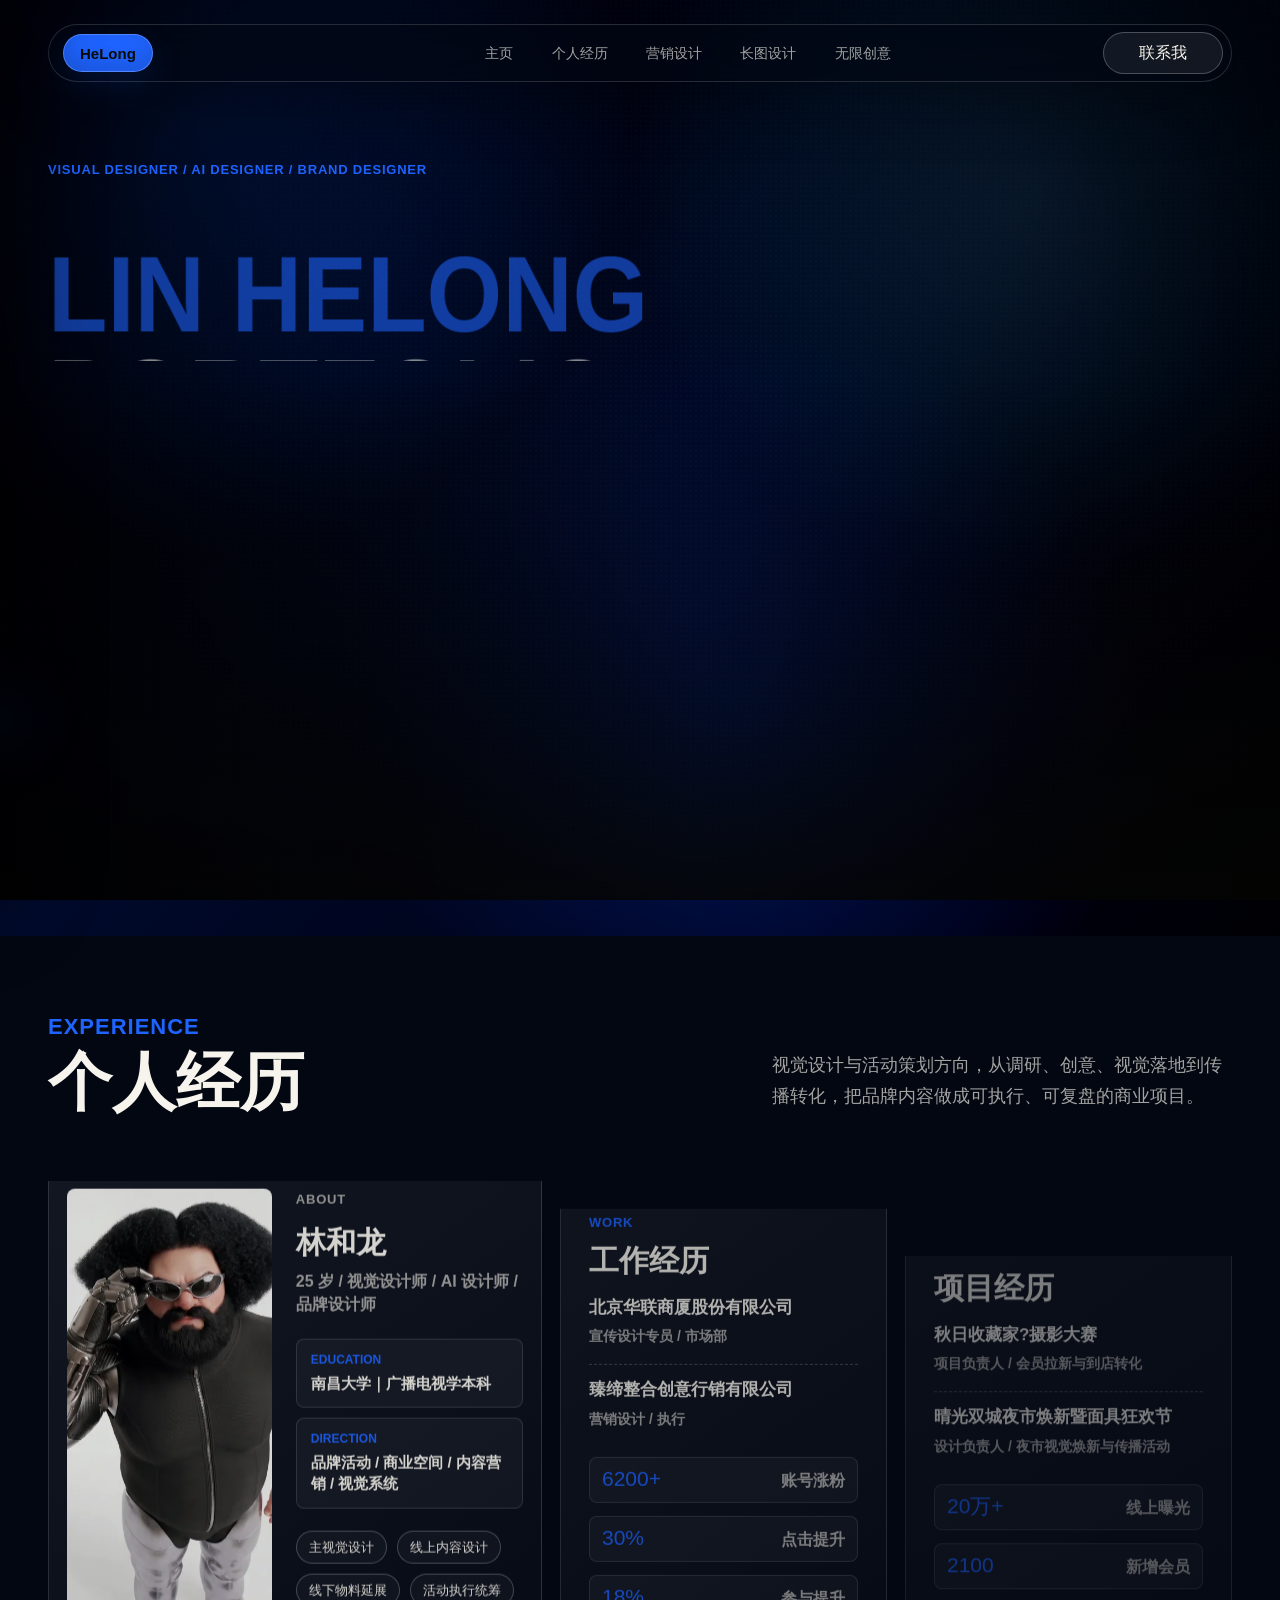
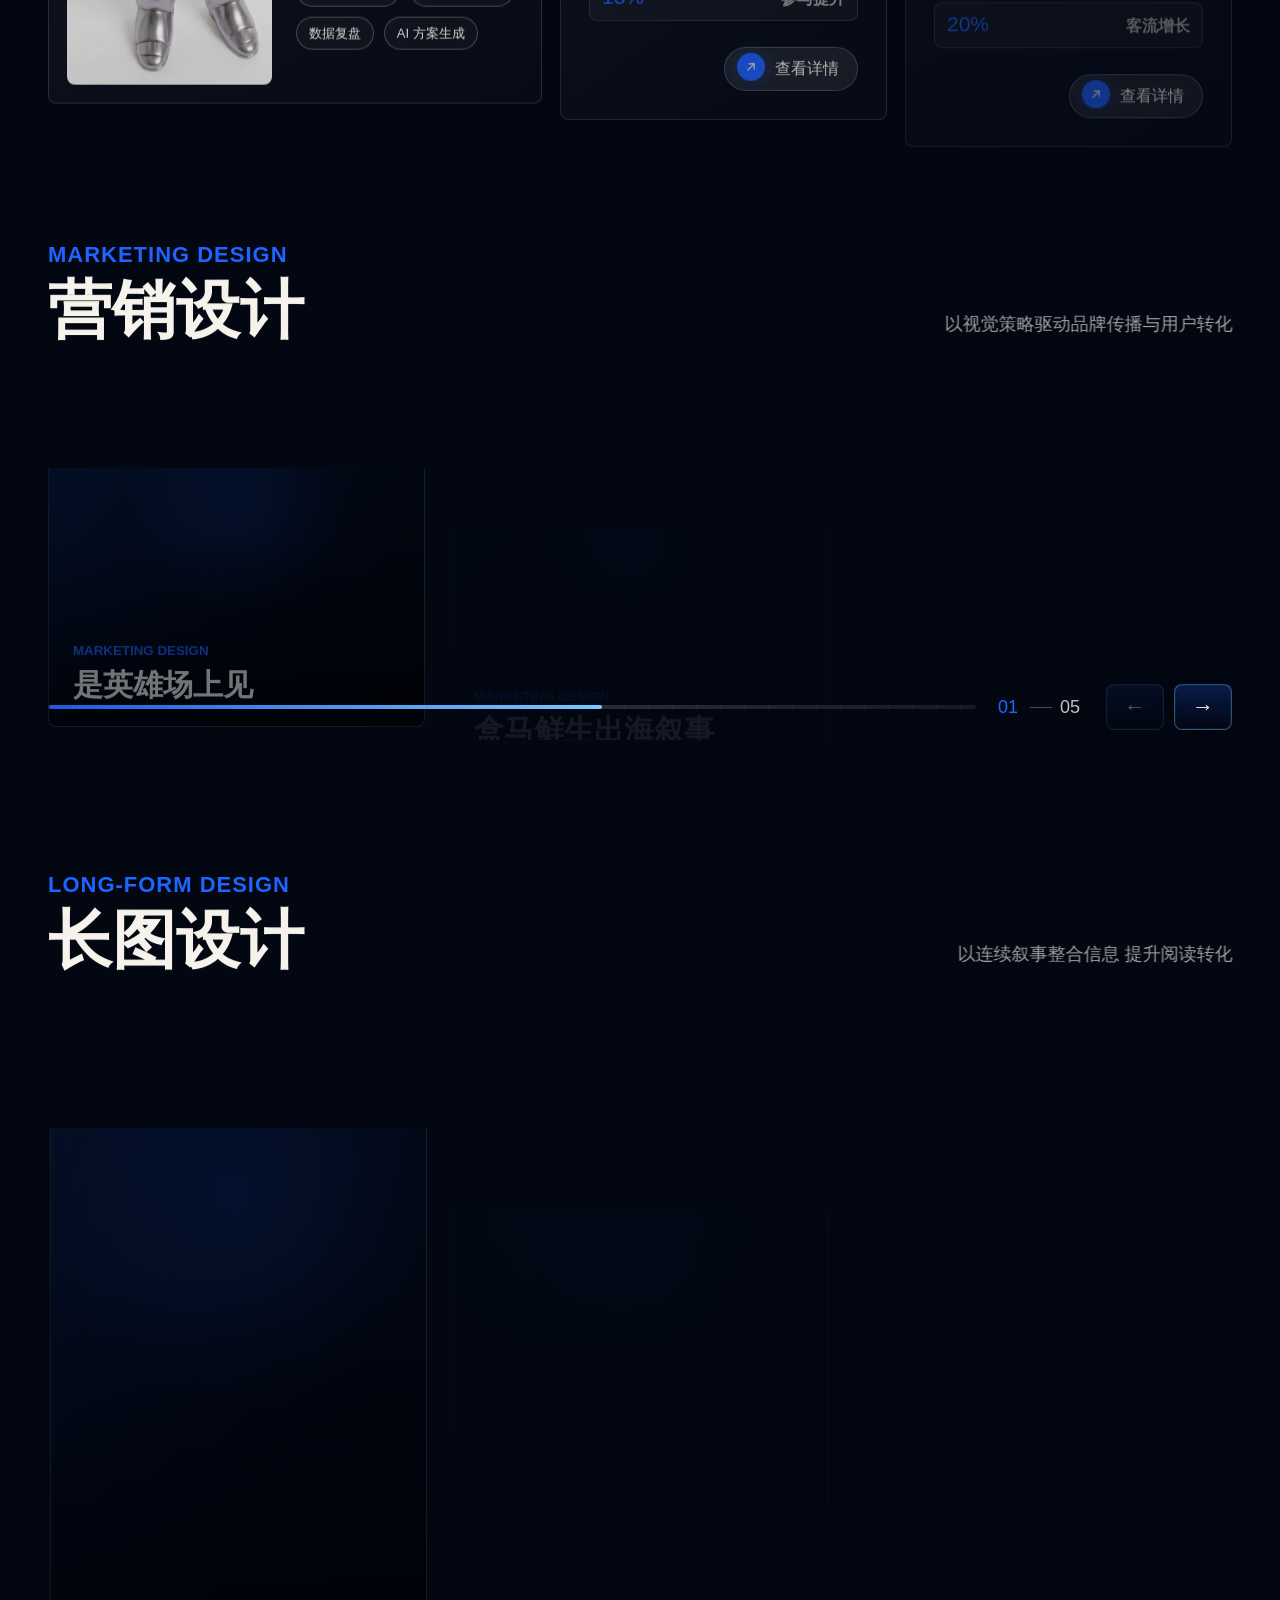
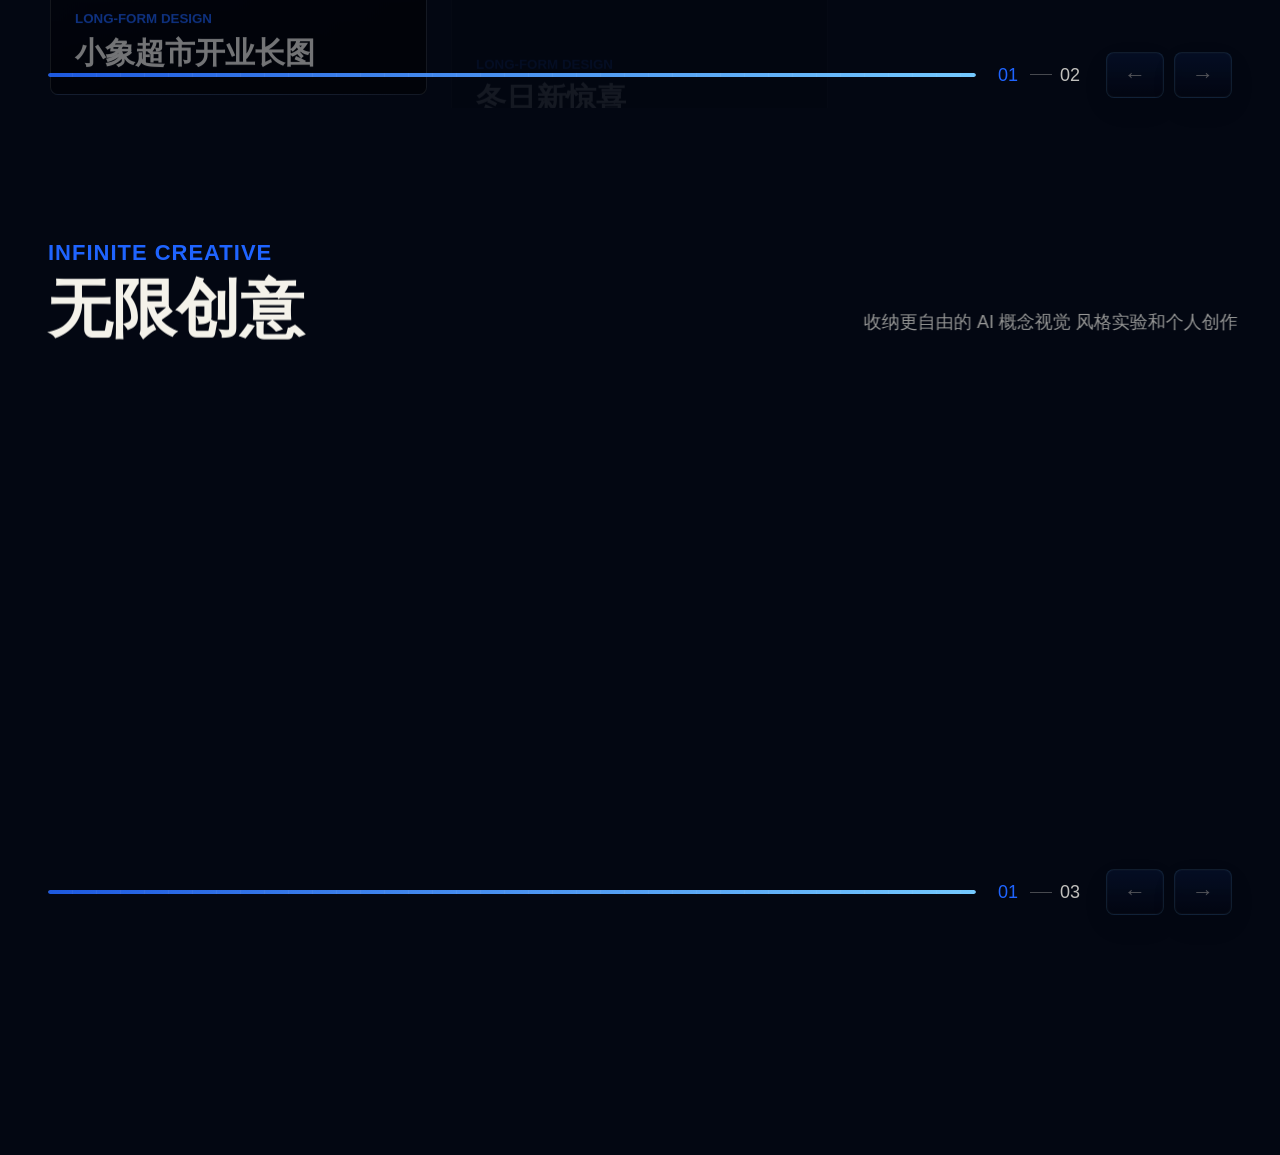
==== index.html @ d18281a1 "Initial commit" ====
<!doctype html>
<html lang="zh-CN">
  <head>
    <meta charset="UTF-8" />
    <meta name="viewport" content="width=device-width, initial-scale=1.0" />
    <title>Lin Helong Portfolio</title>
    <link rel="stylesheet" href="styles.css?v=20260616-scroll-anchor-fix-1" />
  </head>
  <body>
    <div class="opening-curtain" aria-hidden="true">
      <span>PORTFOLIO</span>
    </div>
    <div class="cursor-glow" aria-hidden="true"></div>

    <header class="site-nav" aria-label="主导航">
      <a class="brand" href="#home" aria-label="回到首页">
        <span class="brand-pill">
          <span class="brand-mark" aria-hidden="true">
            <svg viewBox="0 0 64 64" fill="none">
              <path class="dragon-shield" d="M10 16 22 8h28l6 12-7 23-17 13-17-13-5-27Z" />
              <path class="dragon-head" d="M20 36 34 15l17 7-11 3 9 7-15-2 3 12-10-9-7 3Z" />
              <path class="dragon-eye" d="M39 24h8l3 4-10-1-1-3Z" />
              <path class="dragon-flame" d="M13 22 8 33l5 12 4-12-4-11Z" />
            </svg>
          </span>
          <span class="brand-word">HeLong</span>
        </span>
      </a>
      <nav class="nav-links">
        <a class="roll-link" href="#home"><span data-text="主页">主页</span></a>
        <a class="roll-link" href="#experience"><span data-text="个人经历">个人经历</span></a>
        <a class="roll-link" href="#marketing"><span data-text="营销设计">营销设计</span></a>
        <a class="roll-link" href="#longform"><span data-text="长图设计">长图设计</span></a>
        <a class="roll-link" href="#creative"><span data-text="无限创意">无限创意</span></a>
      </nav>
      <button class="contact-button" type="button" data-open-contact>联系我</button>
    </header>

    <main>
      <section class="hero" id="home">
        <video class="hero-video" src="assets/hero-video-jimeng-pingpong.mp4?v=20260613-2" autoplay muted loop playsinline preload="metadata"></video>
        <div class="hero-shade" aria-hidden="true"></div>
        <div class="hero-inner">
          <p class="eyebrow reveal">Visual Designer / AI Designer / Brand Designer</p>
          <h1 class="hero-title reveal"><span>LIN HELONG</span><br />PORTFOLIO</h1>
          <p class="hero-copy reveal">
            用视觉系统与 AI 工作流<br />
            打造更快 更准 更有辨识度的品牌内容
          </p>
          <div class="hero-actions reveal">
            <a class="ghost-button" href="#marketing">查看作品</a>
            <button class="solid-button" type="button" data-open-contact>联系合作</button>
          </div>
        </div>

        <div class="work-reel" aria-label="作品预览横向滚动">
          <div class="reel-track">
            <a class="reel-card" href="nike-hero-court.html">
              <img src="assets/optimized/nike-cover-reel.webp" alt="Nike 是英雄场上见项目" decoding="async" />
              <span>是英雄场上见</span>
            </a>
            <a class="reel-card" href="hema-fresh.html">
              <img src="assets/optimized/hema-reel.webp" alt="盒马鲜生出海叙事项目" decoding="async" />
              <span>盒马鲜生出海叙事</span>
            </a>
            <a class="reel-card" href="mayday-card.html">
              <img src="assets/optimized/mayday-reel.webp" alt="组团抽一天项目" decoding="async" />
              <span>组团抽一天</span>
            </a>
            <a class="reel-card" href="valorant-event.html">
              <img src="assets/optimized/valorant-reel.webp" alt="赛事预测活动运营体验设计项目" decoding="async" />
              <span>赛事预测活动</span>
            </a>
            <a class="reel-card" href="golden-spatula.html">
              <img src="assets/optimized/golden-spatula-reel.webp" alt="金铲铲马上发财局项目" decoding="async" />
              <span>金铲铲马上发财局</span>
            </a>
            <a class="reel-card" href="elephant-opening.html">
              <img src="assets/optimized/elephant-reel.webp" alt="小象超市开业长图项目" decoding="async" />
              <span>小象超市开业长图</span>
            </a>
            <a class="reel-card" href="winter-camp.html">
              <img src="assets/optimized/winter-reel.webp" alt="冬日新惊喜项目" decoding="async" />
              <span>冬日新惊喜</span>
            </a>
            <a class="reel-card" href="super-symbol.html">
              <img src="assets/optimized/super-symbol-reel.webp" alt="超级符号视觉实验项目" decoding="async" />
              <span>超级符号视觉实验</span>
            </a>
            <a class="reel-card" href="neo-myth.html">
              <img src="assets/optimized/neo-reel.webp" alt="重装神域项目" decoding="async" />
              <span>重装神域</span>
            </a>
            <a class="reel-card" href="venow-girl-group.html">
              <img src="assets/optimized/venow-reel.webp" alt="VENOW 女团角色设定项目" decoding="async" />
              <span>VENOW 女团角色设定</span>
            </a>
          </div>
        </div>
      </section>

      <section class="section experience" id="experience">
        <div class="section-head reveal">
          <p class="section-kicker">Experience</p>
          <h2>个人经历</h2>
          <p>视觉设计与活动策划方向，从调研、创意、视觉落地到传播转化，把品牌内容做成可执行、可复盘的商业项目。</p>
        </div>
        <div class="experience-grid experience-grid-v2">
          <article class="profile-panel reveal">
            <div class="portrait portrait-character profile-video-shell">
              <video
                class="profile-hover-video"
                src="assets/profile-character-hover.mp4?v=20260614-2"
                poster="assets/optimized/profile-character.webp"
                muted
                playsinline
                preload="metadata"
                aria-label="林和龙个人角色视觉"
              ></video>
              <span class="portrait-badge">AI VISUAL ID</span>
            </div>
            <div class="profile-copy">
              <p class="panel-label">About</p>
              <h3>林和龙<br /><span>25 岁 / 视觉设计师 / AI 设计师 / 品牌设计师</span></h3>
              <div class="profile-facts">
                <div>
                  <small>Education</small>
                  <strong>南昌大学｜广播电视学本科</strong>
                </div>
                <div>
                  <small>Direction</small>
                  <strong>品牌活动 / 商业空间 / 内容营销 / 视觉系统</strong>
                </div>
              </div>
              <div class="profile-tags" aria-label="工作职责关键词">
                <span>主视觉设计</span>
                <span>线上内容设计</span>
                <span>线下物料延展</span>
                <span>活动执行统筹</span>
                <span>数据复盘</span>
                <span>AI 方案生成</span>
              </div>
            </div>
          </article>
          <article class="info-panel experience-card reveal">
            <div>
              <p class="panel-label">Work</p>
              <h3>工作经历</h3>
              <div class="summary-list">
                <div>
                  <strong>北京华联商厦股份有限公司</strong>
                  <span>宣传设计专员 / 市场部</span>
                </div>
                <div>
                  <strong>臻缔整合创意行销有限公司</strong>
                  <span>营销设计 / 执行</span>
                </div>
              </div>
            </div>
            <div class="metric-strip">
              <span><strong>6200+</strong>账号涨粉</span>
              <span><strong>30%</strong>点击提升</span>
              <span><strong>18%</strong>参与提升</span>
            </div>
            <a class="detail-button experience-detail-button" href="work-experience.html">
              <span class="detail-icon" aria-hidden="true">
                <svg viewBox="0 0 24 24" fill="none">
                  <path d="M7 17 17 7" stroke="currentColor" stroke-width="1.8" stroke-linecap="round" />
                  <path d="M9 7h8v8" stroke="currentColor" stroke-width="1.8" stroke-linecap="round" stroke-linejoin="round" />
                </svg>
              </span>
              查看详情
            </a>
          </article>
          <article class="info-panel experience-card reveal">
            <div>
              <p class="panel-label">Projects</p>
              <h3>项目经历</h3>
              <div class="summary-list">
                <div>
                  <strong>秋日收藏家?摄影大赛</strong>
                  <span>项目负责人 / 会员拉新与到店转化</span>
                </div>
                <div>
                  <strong>晴光双城夜市焕新暨面具狂欢节</strong>
                  <span>设计负责人 / 夜市视觉焕新与传播活动</span>
                </div>
              </div>
            </div>
            <div class="metric-strip">
              <span><strong>20万+</strong>线上曝光</span>
              <span><strong>2100</strong>新增会员</span>
              <span><strong>20%</strong>客流增长</span>
            </div>
            <a class="detail-button experience-detail-button" href="project-experience.html">
              <span class="detail-icon" aria-hidden="true">
                <svg viewBox="0 0 24 24" fill="none">
                  <path d="M7 17 17 7" stroke="currentColor" stroke-width="1.8" stroke-linecap="round" />
                  <path d="M9 7h8v8" stroke="currentColor" stroke-width="1.8" stroke-linecap="round" stroke-linejoin="round" />
                </svg>
              </span>
              查看详情
            </a>
          </article>
        </div>
      </section>

      <section class="section" id="marketing">
        <div class="section-head reveal">
          <p class="section-kicker">Marketing Design</p>
          <h2>营销设计</h2>
          <p>以视觉策略驱动品牌传播与用户转化</p>
        </div>
        <div class="project-grid large-grid" data-gallery="marketing"></div>
      </section>

      <section class="section" id="longform">
        <div class="section-head reveal">
          <p class="section-kicker">Long-form Design</p>
          <h2>长图设计</h2>
          <p>以连续叙事整合信息 提升阅读转化</p>
        </div>
        <div class="project-grid tall-grid" data-gallery="longform"></div>
      </section>

      <section class="section" id="creative">
        <div class="section-head reveal">
          <p class="section-kicker">Infinite Creative</p>
          <h2>无限创意</h2>
          <p>收纳更自由的 AI 概念视觉 风格实验和个人创作</p>
        </div>
        <div class="project-grid large-grid" data-gallery="creative"></div>
      </section>
    </main>

    <footer class="personal-bar">
      <div class="bar-identity">
        <strong>Lin Helong</strong>
        <span>Visual Designer / AI Designer / Brand Designer</span>
      </div>
      <div class="bar-contacts">
        <a href="tel:18878556316" aria-label="拨打电话 18878556316">
          <span class="contact-icon" aria-hidden="true">
            <svg viewBox="0 0 24 24" fill="none">
              <path d="M6.6 3.8 9.1 3c.6-.2 1.2.1 1.5.7l1.1 2.7c.2.5.1 1-.3 1.4L10 9.2c.9 1.8 2.2 3.1 4 4l1.4-1.4c.4-.4.9-.5 1.4-.3l2.7 1.1c.6.3.9.9.7 1.5l-.8 2.5c-.2.7-.8 1.1-1.5 1.1C11.4 17.8 6.2 12.6 6.2 6.1c0-.7.4-1.3 1.1-1.5Z" stroke="currentColor" stroke-width="1.8" stroke-linecap="round" stroke-linejoin="round" />
            </svg>
          </span>
          18878556316
        </a>
        <a href="mailto:linhelong738@gmail.com" aria-label="发邮件到 linhelong738@gmail.com">
          <span class="contact-icon" aria-hidden="true">
            <svg viewBox="0 0 24 24" fill="none">
              <path d="M4.8 7.2h14.4v9.6H4.8V7.2Z" stroke="currentColor" stroke-width="1.8" stroke-linejoin="round" />
              <path d="m5.3 7.7 6.7 5 6.7-5" stroke="currentColor" stroke-width="1.8" stroke-linecap="round" stroke-linejoin="round" />
            </svg>
          </span>
          linhelong738@gmail.com
        </a>
      </div>
    </footer>

    <dialog class="contact-dialog" aria-labelledby="contact-title">
      <button class="close-dialog" type="button" data-close-dialog aria-label="关闭">×</button>
      <p class="section-kicker">Contact</p>
      <h2 id="contact-title">联系合作</h2>
      <p>如果需要品牌视觉、AI 创意、营销设计或长图设计方面的人才，可以通过下面方式联系我。</p>
      <div class="contact-layout">
        <div class="contact-list">
          <a class="contact-card" href="tel:18878556316" aria-label="拨打电话 18878556316">
            <span class="contact-card-icon" aria-hidden="true">
              <svg viewBox="0 0 24 24" fill="none"><path d="M6.6 3.8 9.4 3l2.1 5-1.6 1.1c.9 1.9 2.3 3.3 4.2 4.2l1.1-1.6 5 2.1-.8 2.8c-.4 1.3-1.7 2.1-3 1.8C10.8 17.3 6.7 13.2 5.6 7.6c-.3-1.3.5-2.6 1-3.8Z" stroke="currentColor" stroke-width="1.8" stroke-linecap="round" stroke-linejoin="round" /></svg>
            </span>
            <span><small>PHONE</small><strong>18878556316</strong></span>
          </a>
          <a class="contact-card" href="mailto:linhelong738@gmail.com" aria-label="发送邮件到 linhelong738@gmail.com">
            <span class="contact-card-icon" aria-hidden="true">
              <svg viewBox="0 0 24 24" fill="none"><path d="M4 6.5h16v11H4v-11Z" stroke="currentColor" stroke-width="1.8" stroke-linejoin="round" /><path d="m4.8 7.2 7.2 5.5 7.2-5.5" stroke="currentColor" stroke-width="1.8" stroke-linecap="round" stroke-linejoin="round" /></svg>
            </span>
            <span><small>EMAIL</small><strong>linhelong738@gmail.com</strong></span>
          </a>
        </div>
        <div class="wechat-card">
          <img src="assets/wechat-qr.jpg" alt="微信二维码" loading="lazy" />
          <span>微信扫码添加</span>
        </div>
      </div></dialog>

    <dialog class="project-dialog" aria-labelledby="project-title">
      <button class="close-dialog" type="button" data-close-project aria-label="关闭">×</button>
      <div class="project-detail">
        <img id="project-image" src="" alt="" />
        <div>
          <p class="section-kicker" id="project-category"></p>
          <h2 id="project-title"></h2>
          <p id="project-description"></p>
          <dl>
            <div>
              <dt>项目角色</dt>
              <dd>视觉设计 / AI 创意 / 版式系统</dd>
            </div>
            <div>
              <dt>当前状态</dt>
              <dd>原型展示 后续可替换为完整项目页</dd>
            </div>
          </dl>
          <button class="detail-button" type="button">
            <span class="detail-icon" aria-hidden="true">
              <svg viewBox="0 0 24 24" fill="none">
                <path d="M7 17 17 7" stroke="currentColor" stroke-width="1.8" stroke-linecap="round" />
                <path d="M9 7h8v8" stroke="currentColor" stroke-width="1.8" stroke-linecap="round" stroke-linejoin="round" />
              </svg>
            </span>
            查看详情
          </button>
        </div>
      </div>
    </dialog>

    <script src="assets/vendor/gsap.min.js?v=20260613-1"></script>
    <script src="assets/vendor/ScrollTrigger.min.js?v=20260613-1"></script>
    <script src="script.js?v=20260616-scroll-anchor-fix-1"></script>
  </body>
</html>
---- styles.css ----
﻿:root {
  --bg: #030712;
  --panel: rgba(10, 15, 28, 0.72);
  --panel-strong: #071021;
  --text: #f6f4ec;
  --muted: rgba(246, 244, 236, 0.66);
  --line: rgba(246, 244, 236, 0.16);
  --blue: #1f64ff;
  --blue-deep: #123aaf;
  --blue-hot: #3d8cff;
  --lime: var(--blue);
  --amber: #ffb84d;
  --cyan: #74c9ff;
  --radius: 8px;
  --max: 1700px;
}

* {
  box-sizing: border-box;
}

html {
  scroll-behavior: smooth;
  background: var(--bg);
}

body {
  position: relative;
  margin: 0;
  color: var(--text);
  background: var(--bg);
  font-family: "Microsoft YaHei UI", "Microsoft YaHei", sans-serif;
  letter-spacing: 0;
  overflow-x: hidden;
  isolation: isolate;
}

body::before,
body::after {
  content: "";
  position: fixed;
  inset: 0;
  pointer-events: none;
}

body::before {
  z-index: -2;
  background:
    radial-gradient(circle at 18% 16%, rgba(31, 100, 255, 0.46), transparent 31%),
    radial-gradient(circle at 78% 24%, rgba(116, 201, 255, 0.2), transparent 30%),
    radial-gradient(circle at 58% 78%, rgba(18, 58, 175, 0.38), transparent 36%),
    linear-gradient(135deg, #02050d 0%, #07132d 44%, #02040b 100%);
  filter: saturate(1.18) contrast(1.08);
  transform: scale(1.08);
  animation: grainient-drift 18s cubic-bezier(0.45, 0, 0.2, 1) infinite alternate;
}

body::after {
  z-index: -1;
  opacity: 0.14;
  mix-blend-mode: screen;
  background-image:
    linear-gradient(115deg, rgba(255, 255, 255, 0.05) 0 1px, transparent 1px 9px),
    radial-gradient(circle at 20% 20%, rgba(255, 255, 255, 0.16) 0 1px, transparent 1px);
  background-size: 180px 180px, 5px 5px;
}

@keyframes grainient-drift {
  0% {
    transform: scale(1.08) translate3d(-1.5%, -1%, 0) rotate(0.001deg);
  }

  100% {
    transform: scale(1.13) translate3d(1.6%, 1.2%, 0) rotate(0.001deg);
  }
}

.opening-curtain {
  position: fixed;
  inset: 0;
  z-index: 80;
  display: grid;
  place-items: center;
  overflow: hidden;
  color: rgba(246, 244, 236, 0.92);
  background:
    radial-gradient(circle at 28% 24%, rgba(61, 140, 255, 0.62), transparent 34%),
    linear-gradient(130deg, #02040b 0%, #10389f 48%, #02040b 100%);
  pointer-events: none;
}

.opening-curtain span {
  font-size: clamp(46px, 12vw, 190px);
  font-weight: 900;
  line-height: 0.82;
  text-transform: uppercase;
  letter-spacing: 0;
  transform: scaleX(0.72);
  opacity: 0.36;
}

button,
a {
  font: inherit;
}

a {
  color: inherit;
  text-decoration: none;
}

.cursor-glow {
  position: fixed;
  inset: auto auto 0 0;
  width: 180px;
  height: 180px;
  pointer-events: none;
  background: radial-gradient(circle, rgba(31, 100, 255, 0.12), transparent 64%);
  filter: blur(18px);
  transform: translate(-50%, -50%);
  z-index: 20;
  opacity: 0.46;
}

.site-nav {
  position: fixed;
  top: 24px;
  left: 50%;
  z-index: 30;
  width: min(calc(100% - 96px), var(--max));
  height: 58px;
  display: grid;
  grid-template-columns: 210px 1fr 120px;
  align-items: center;
  gap: 18px;
  padding: 7px 8px 7px 14px;
  border: 1px solid rgba(255, 255, 255, 0.15);
  border-radius: 999px;
  background: rgba(3, 7, 18, 0.62);
  backdrop-filter: blur(20px);
  transform: translateX(-50%);
  box-shadow: 0 18px 60px rgba(0, 0, 0, 0.28);
}

.brand,
.nav-links,
.contact-button,
.ghost-button,
.solid-button {
  display: inline-flex;
  align-items: center;
}

.brand {
  font-weight: 900;
}

.brand-pill {
  display: inline-flex;
  align-items: center;
  min-height: 38px;
  padding: 4px 16px;
  border: 1px solid rgba(255, 255, 255, 0.22);
  border-radius: 999px;
  color: #090b08;
  background: var(--lime);
  box-shadow: inset 0 -10px 22px rgba(7, 8, 6, 0.12), 0 12px 34px rgba(31, 100, 255, 0.14);
}

.brand-mark {
  display: none;
  width: 30px;
  height: 30px;
  place-items: center;
  border-radius: 50%;
  background: rgba(7, 8, 6, 0.1);
}

.brand-mark svg {
  width: 23px;
  height: 23px;
  display: block;
}

.brand-word {
  font-size: 15px;
  line-height: 1;
  letter-spacing: 0;
}

.brand-drawer-backdrop {
  position: fixed;
  inset: 0;
  z-index: 70;
  background: rgba(1, 3, 10, 0.48);
  opacity: 0;
  pointer-events: none;
  transition: opacity 0.34s ease;
}

.brand-drawer-backdrop.is-open {
  opacity: 1;
  pointer-events: auto;
}

.brand-drawer {
  position: fixed;
  top: 0;
  left: 0;
  z-index: 80;
  width: min(390px, calc(100vw - 34px));
  height: 100vh;
  padding: 28px;
  color: var(--text);
  background:
    radial-gradient(circle at 0 0, rgba(31, 100, 255, 0.34), transparent 42%),
    linear-gradient(180deg, rgba(6, 18, 46, 0.98), rgba(1, 4, 12, 0.98));
  border-right: 1px solid rgba(116, 201, 255, 0.28);
  box-shadow: 28px 0 80px rgba(0, 0, 0, 0.42);
  transform: translateX(-104%);
  transition: transform 0.48s cubic-bezier(0.16, 1, 0.3, 1);
}

.brand-drawer.is-open {
  transform: translateX(0);
}

.brand-drawer-close {
  position: absolute;
  top: 22px;
  right: 22px;
  display: grid;
  place-items: center;
  width: 34px;
  height: 34px;
  border: 1px solid rgba(246, 244, 236, 0.2);
  border-radius: 999px;
  color: #f8fbff;
  background: rgba(248, 251, 255, 0.06);
  cursor: pointer;
}

.brand-drawer-kicker {
  margin: 54px 0 16px;
  color: var(--blue);
  font-family: Impact, "Arial Black", sans-serif;
  font-size: 18px;
  text-transform: uppercase;
}

.brand-drawer h2 {
  margin: 0;
  font-family: Impact, "Arial Black", sans-serif;
  font-size: clamp(54px, 10vw, 82px);
  line-height: 0.92;
}

.brand-drawer-copy {
  margin: 22px 0 28px;
  color: rgba(246, 244, 236, 0.72);
  font-size: 16px;
  line-height: 1.8;
}

.brand-drawer-links {
  display: grid;
  gap: 10px;
}

.brand-drawer-links a,
.brand-drawer-links button {
  display: flex;
  justify-content: space-between;
  align-items: center;
  min-height: 52px;
  padding: 0 16px;
  border: 1px solid rgba(116, 201, 255, 0.28);
  border-radius: 8px;
  color: #f8fbff;
  background: rgba(248, 251, 255, 0.04);
  cursor: pointer;
}

.brand-drawer-links a:hover,
.brand-drawer-links button:hover {
  border-color: rgba(116, 201, 255, 0.76);
  background: rgba(31, 100, 255, 0.18);
}

.dragon-shield,
.dragon-head {
  fill: #090b08;
}

.dragon-eye,
.dragon-flame {
  fill: #d71920;
}

.nav-links {
  justify-content: center;
  gap: clamp(14px, 3vw, 52px);
  color: var(--muted);
  font-size: 14px;
}

.roll-link {
  height: 24px;
  overflow: hidden;
}

.roll-link span {
  position: relative;
  display: block;
  height: 24px;
  line-height: 24px;
  transition: transform 0.36s cubic-bezier(0.2, 0.9, 0.2, 1);
}

.roll-link span::after {
  content: attr(data-text);
  position: absolute;
  left: 0;
  top: 32px;
  color: var(--lime);
}

.roll-link:hover span {
  transform: translateY(-32px);
}

.contact-button,
.solid-button,
.ghost-button {
  justify-content: center;
  min-height: 42px;
  padding: 0 18px;
  border-radius: 999px;
  cursor: pointer;
  transition:
    color 0.34s cubic-bezier(0.2, 0.9, 0.2, 1),
    background 0.34s cubic-bezier(0.2, 0.9, 0.2, 1),
    border-color 0.34s cubic-bezier(0.2, 0.9, 0.2, 1),
    box-shadow 0.34s cubic-bezier(0.2, 0.9, 0.2, 1),
    transform 0.34s cubic-bezier(0.2, 0.9, 0.2, 1);
}

.contact-button,
.ghost-button {
  border: 1px solid rgba(255, 255, 255, 0.24);
  color: var(--text);
  background: rgba(255, 255, 255, 0.07);
}

.solid-button {
  border: 0;
  color: #f8fbff;
  background: var(--lime);
  font-weight: 800;
  text-shadow: none;
  box-shadow: 0 18px 42px rgba(31, 100, 255, 0.28);
}

.contact-button:hover,
.ghost-button:hover {
  border-color: rgba(61, 140, 255, 0.92);
  color: #f8fbff;
  background: var(--blue);
  box-shadow: 0 16px 44px rgba(31, 100, 255, 0.34);
  transform: translateY(-2px);
}

.solid-button:hover {
  color: var(--blue);
  background: #f8fbff;
  box-shadow: 0 16px 44px rgba(246, 244, 236, 0.22);
  transform: translateY(-2px);
}

.hero {
  position: relative;
  min-height: 100svh;
  overflow: hidden;
  isolation: isolate;
}

.hero-video,
.hero-shade {
  position: absolute;
  inset: 0;
  width: 100%;
  height: 100%;
}

.hero-video {
  object-fit: cover;
  z-index: -3;
  filter: saturate(0.92) contrast(1.04);
}

.hero-shade {
  z-index: -2;
  background:
    linear-gradient(90deg, rgba(0, 0, 0, 0.82) 0%, rgba(0, 0, 0, 0.18) 54%, rgba(0, 0, 0, 0.58) 100%),
    linear-gradient(180deg, rgba(0, 0, 0, 0.4) 0%, transparent 42%, rgba(7, 8, 6, 0.82) 100%);
}

.hero-inner {
  width: min(calc(100% - 96px), var(--max));
  min-height: 100svh;
  margin: 0 auto;
  padding-top: clamp(118px, 18vh, 190px);
  padding-bottom: 280px;
}

.eyebrow,
.section-kicker,
.panel-label {
  margin: 0 0 14px;
  color: var(--blue);
  font-family: Impact, "Arial Black", sans-serif;
  font-size: 13px;
  font-weight: 800;
  letter-spacing: 0.06em;
  text-transform: uppercase;
}

.hero-title {
  max-width: 940px;
  margin: 0;
  color: rgba(246, 244, 236, 0.95);
  font-family: Impact, "Arial Black", sans-serif;
  font-size: clamp(86px, 8.4vw, 168px);
  line-height: 0.96;
  letter-spacing: 0;
  text-shadow: none;
}

.hero-title span {
  color: var(--lime);
}

.hero-copy {
  max-width: 560px;
  margin: 28px 0 0;
  color: rgba(255, 255, 255, 0.88);
  font-size: 22px;
  line-height: 1.55;
  text-shadow: 0 12px 36px rgba(0, 0, 0, 0.9);
}

.hero-actions {
  display: flex;
  gap: 14px;
  margin-top: 34px;
}

.work-reel {
  position: absolute;
  left: 0;
  right: 0;
  bottom: clamp(28px, 5vh, 56px);
  overflow: visible;
  padding: 34px 0 10px;
  --reel-offset: 0px;
}

.reel-track {
  position: relative;
  left: 50%;
  display: flex;
  gap: 24px;
  width: max-content;
  transform: translateX(calc(-50% + var(--reel-offset)));
  transition: transform 0.55s cubic-bezier(0.2, 0.9, 0.2, 1);
  will-change: transform;
}

.reel-card {
  position: relative;
  flex: 0 0 auto;
  width: 178px;
  aspect-ratio: 1 / 1.06;
  border: 1px solid rgba(255, 255, 255, 0.18);
  border-radius: 22px;
  overflow: hidden;
  padding: 0;
  background: #151713;
  cursor: pointer;
  box-shadow: 0 28px 80px rgba(0, 0, 0, 0.34);
  transition:
    transform 0.38s cubic-bezier(0.2, 0.9, 0.2, 1),
    border-color 0.38s ease,
    box-shadow 0.38s ease,
    filter 0.38s ease;
  will-change: transform;
}

.reel-card:hover {
  z-index: 30;
  transform: translateY(-18px) scale(1.16);
  border-color: rgba(31, 100, 255, 0.72);
  box-shadow: 0 34px 100px rgba(0, 0, 0, 0.52), 0 0 0 8px rgba(31, 100, 255, 0.08);
  filter: saturate(1.08);
}

.reel-card img,
.project-card img,
.portrait img,
.portrait video,
.project-detail img {
  width: 100%;
  height: 100%;
  object-fit: cover;
  display: block;
}

.profile-video-shell {
  cursor: pointer;
}

.profile-hover-video {
  background: #f6f4ec;
  pointer-events: none;
}

.reel-card span {
  display: none;
}

.section {
  width: min(calc(100% - 96px), var(--max));
  margin: 0 auto;
  padding: 116px 0 40px;
  scroll-margin-top: 108px;
}

.section-head {
  display: grid;
  grid-template-columns: minmax(0, 1.02fr) minmax(360px, 0.72fr);
  grid-template-areas:
    "kicker copy"
    "title copy";
  column-gap: 72px;
  row-gap: 16px;
  align-items: end;
  margin-bottom: 42px;
}

.section-head .section-kicker {
  grid-area: kicker;
  margin-bottom: 0;
  font-size: clamp(22px, 1.55vw, 30px);
  line-height: 1;
  letter-spacing: 0.045em;
}

.section-head h2 {
  grid-area: title;
  margin: 0;
  font-size: clamp(58px, 5vw, 106px);
  line-height: 0.9;
  font-family: Impact, "Arial Black", sans-serif;
  text-align: left;
}

.section-head p:last-child {
  grid-area: copy;
  justify-self: end;
  max-width: 680px;
  margin: 0;
  color: var(--muted);
  font-size: 18px;
  line-height: 1.7;
}

.experience-grid {
  display: grid;
  grid-template-columns: 1.3fr 0.85fr 0.85fr;
  gap: 18px;
}

.profile-panel,
.info-panel {
  min-height: 430px;
  border: 1px solid var(--line);
  border-radius: var(--radius);
  background: linear-gradient(145deg, rgba(255, 255, 255, 0.08), rgba(255, 255, 255, 0.025));
  box-shadow: 0 28px 80px rgba(0, 0, 0, 0.22);
}

.profile-panel {
  display: grid;
  grid-template-columns: 0.9fr 1fr;
  gap: 24px;
  padding: 18px;
}

.portrait {
  min-height: 394px;
  border-radius: var(--radius);
  overflow: hidden;
}

.profile-panel > div:last-child,
.info-panel {
  padding: 28px;
}

.profile-panel h3,
.info-panel h3 {
  margin: 0 0 18px;
  font-size: 30px;
  line-height: 1.15;
}

.profile-panel h3 span {
  display: block;
  margin-top: 10px;
  color: var(--muted);
  font-family: "Microsoft YaHei UI", "Microsoft YaHei", sans-serif;
  font-size: 16px;
  line-height: 1.45;
}

.profile-panel p,
.info-panel li {
  color: var(--muted);
  line-height: 1.75;
}

.profile-facts {
  display: grid;
  gap: 10px;
  margin: 22px 0 2px;
}

.profile-facts div {
  padding: 13px 14px;
  border: 1px solid rgba(255, 255, 255, 0.14);
  border-radius: var(--radius);
  background: rgba(255, 255, 255, 0.045);
}

.profile-facts small {
  display: block;
  margin-bottom: 6px;
  color: var(--lime);
  font-size: 12px;
  font-weight: 900;
  text-transform: uppercase;
}

.profile-facts strong {
  display: block;
  color: var(--text);
  font-size: 15px;
  line-height: 1.42;
}

.profile-tags {
  display: flex;
  flex-wrap: wrap;
  gap: 10px;
  margin-top: 22px;
}

.profile-tags span {
  padding: 9px 12px;
  border: 1px solid rgba(255, 255, 255, 0.26);
  border-radius: 999px;
  color: var(--text);
  background: rgba(255, 255, 255, 0.035);
  font-size: 13px;
  line-height: 1;
}

.info-panel ul {
  display: grid;
  gap: 18px;
  margin: 26px 0 0;
  padding: 0;
  list-style: none;
}

.info-panel span {
  display: block;
  margin-bottom: 4px;
  color: var(--text);
  font-weight: 800;
}

.experience-grid-v2 {
  grid-template-columns: 1.18fr 0.78fr 0.78fr;
  align-items: stretch;
}

.experience-card {
  position: relative;
  display: flex;
  flex-direction: column;
  overflow: hidden;
}

.experience-grid-v2 .border-glow-card {
  --edge-proximity: 0;
  --cursor-angle: 45deg;
  --edge-sensitivity: 26;
  --color-sensitivity: 48;
  --glow-padding: 34px;
  --cone-spread: 24;
  position: relative;
  isolation: isolate;
  overflow: visible;
  transform: translate3d(0, 0, 0.01px);
}

.experience-grid-v2 .border-glow-card > :not(.border-glow-border):not(.border-glow-fill):not(.edge-light) {
  position: relative;
  z-index: 2;
}

.border-glow-border,
.border-glow-fill,
.edge-light {
  display: block;
  position: absolute;
  inset: 0;
  margin: 0;
  border-radius: inherit;
  color: inherit;
  font-weight: normal;
  pointer-events: none;
  opacity: 0;
  transition: opacity 0.32s ease-out;
}

.border-glow-border {
  z-index: 1;
  padding: 1px;
  background:
    conic-gradient(
      from var(--cursor-angle) at 50% 50%,
      transparent 0deg,
      transparent 42deg,
      rgba(31, 100, 255, 0.92) 72deg,
      rgba(123, 223, 255, 0.78) 104deg,
      transparent 146deg,
      transparent 360deg
    );
  -webkit-mask:
    linear-gradient(#000 0 0) content-box,
    linear-gradient(#000 0 0);
  -webkit-mask-composite: xor;
  mask-composite: exclude;
  opacity: calc((var(--edge-proximity) - var(--color-sensitivity)) / (100 - var(--color-sensitivity)));
}

.border-glow-fill {
  z-index: 0;
  background:
    radial-gradient(circle at var(--glow-x, 50%) var(--glow-y, 50%), rgba(31, 100, 255, 0.2), transparent 32%),
    radial-gradient(circle at 78% 8%, rgba(123, 223, 255, 0.14), transparent 34%),
    radial-gradient(circle at 12% 88%, rgba(31, 100, 255, 0.1), transparent 36%);
  mix-blend-mode: screen;
  opacity: calc(0.5 * (var(--edge-proximity) - var(--color-sensitivity)) / (100 - var(--color-sensitivity)));
}

.edge-light {
  inset: calc(var(--glow-padding) * -1);
  z-index: 1;
  mix-blend-mode: plus-lighter;
  opacity: calc((var(--edge-proximity) - var(--edge-sensitivity)) / (100 - var(--edge-sensitivity)));
  -webkit-mask-image:
    conic-gradient(from var(--cursor-angle) at 50% 50%, #000 3%, transparent 11%, transparent 89%, #000 97%);
  mask-image:
    conic-gradient(from var(--cursor-angle) at 50% 50%, #000 3%, transparent 11%, transparent 89%, #000 97%);
}

.edge-light::before {
  content: "";
  position: absolute;
  inset: var(--glow-padding);
  border-radius: inherit;
  box-shadow:
    0 0 2px rgba(31, 100, 255, 0.72),
    0 0 18px rgba(31, 100, 255, 0.32),
    0 0 42px rgba(123, 223, 255, 0.18);
}

.border-glow-card:not(:hover) .border-glow-border,
.border-glow-card:not(:hover) .border-glow-fill,
.border-glow-card:not(:hover) .edge-light {
  opacity: 0;
  transition-duration: 0.72s;
}

.experience-card p:not(.panel-label) {
  margin: 0;
  color: var(--muted);
  line-height: 1.72;
}

.summary-list {
  display: grid;
  gap: 14px;
  margin-top: 8px;
}

.summary-list div + div {
  padding-top: 14px;
  border-top: 1px dashed rgba(255, 255, 255, 0.24);
}

.summary-list strong,
.summary-list span {
  display: block;
}

.summary-list strong {
  color: var(--text);
  font-size: 17px;
  line-height: 1.32;
}

.summary-list span {
  margin-top: 7px;
  color: var(--muted);
  font-size: 14px;
  line-height: 1.45;
}

.metric-strip {
  display: grid;
  gap: 9px;
  margin: 24px 0 22px;
}

.metric-strip span {
  display: flex;
  align-items: baseline;
  justify-content: space-between;
  gap: 12px;
  padding: 10px 12px;
  border: 1px solid rgba(255, 255, 255, 0.12);
  border-radius: var(--radius);
  color: var(--muted);
  background: rgba(255, 255, 255, 0.045);
}

.metric-strip strong {
  color: var(--blue);
  font-family: Impact, "Arial Black", sans-serif;
  font-weight: 400;
  font-size: 21px;
  line-height: 1;
}

.experience-detail-button {
  align-self: flex-end;
  margin-top: auto;
}

.project-grid {
  position: relative;
  display: flex;
  gap: 24px;
  overflow-x: auto;
  overflow-y: hidden;
  margin: -10px 0 -22px;
  padding: 10px 2px 76px;
  scroll-snap-type: x proximity;
  scrollbar-width: none;
  cursor: grab;
  user-select: none;
  touch-action: pan-y;
  overscroll-behavior-inline: contain;
  scroll-behavior: smooth;
}

.gallery-scroll-shell {
  position: relative;
  isolation: isolate;
}

.gallery-scroll-shell::before,
.gallery-scroll-shell::after {
  display: none;
}

.gallery-scroll-shell::before {
  left: 0;
  background: linear-gradient(90deg, rgba(3, 7, 18, 0.46), transparent);
}

.gallery-scroll-shell::after {
  right: 0;
  background: linear-gradient(270deg, rgba(3, 7, 18, 0.58), transparent);
}

.gallery-control {
  position: absolute;
  left: 0;
  right: 0;
  bottom: 10px;
  z-index: 10;
  display: grid;
  grid-template-columns: minmax(180px, 1fr) auto auto;
  align-items: center;
  gap: 22px;
}

.gallery-nav {
  display: flex;
  gap: 10px;
}

.gallery-button {
  display: grid;
  place-items: center;
  width: 58px;
  height: 46px;
  border: 1px solid rgba(116, 201, 255, 0.36);
  border-radius: 8px;
  color: var(--text);
  background:
    linear-gradient(180deg, rgba(31, 100, 255, 0.22), rgba(3, 7, 18, 0.88)),
    rgba(2, 8, 24, 0.74);
  box-shadow: inset 0 0 0 1px rgba(246, 244, 236, 0.05), 0 10px 28px rgba(0, 0, 0, 0.24);
  cursor: pointer;
  font-size: 22px;
  line-height: 1;
  transition: border-color 0.22s ease, background 0.22s ease, color 0.22s ease, transform 0.22s ease, box-shadow 0.22s ease;
}

.gallery-button:hover {
  border-color: rgba(116, 201, 255, 0.9);
  color: #ffffff;
  background:
    linear-gradient(180deg, rgba(31, 100, 255, 0.98), rgba(18, 58, 175, 0.9)),
    rgba(2, 8, 24, 0.86);
  box-shadow: 0 0 0 1px rgba(116, 201, 255, 0.22), 0 14px 34px rgba(31, 100, 255, 0.22);
  transform: translateY(-3px);
}

.gallery-button:disabled {
  opacity: 0.32;
  cursor: default;
  transform: none;
}

.gallery-progress {
  position: relative;
  height: 4px;
  overflow: hidden;
  border-radius: 999px;
  background: linear-gradient(90deg, rgba(246, 244, 236, 0.08), rgba(246, 244, 236, 0.18), rgba(246, 244, 236, 0.08));
  pointer-events: none;
}

.gallery-progress::before {
  content: "";
  position: absolute;
  inset: -6px 0;
  background-image: repeating-linear-gradient(90deg, rgba(246, 244, 236, 0.28) 0 1px, transparent 1px 24px);
  opacity: 0.18;
}

.gallery-progress span {
  display: block;
  width: var(--gallery-progress-width, 34%);
  height: 100%;
  margin-left: var(--gallery-progress-left, 0%);
  border-radius: inherit;
  background: linear-gradient(90deg, rgba(31, 100, 255, 0.86), rgba(116, 201, 255, 1));
  box-shadow: 0 0 18px rgba(31, 100, 255, 0.36);
  transition: margin-left 0.28s cubic-bezier(0.2, 0.9, 0.2, 1), width 0.28s ease;
}

.gallery-index {
  display: inline-grid;
  grid-template-columns: auto 22px auto;
  align-items: center;
  gap: 8px;
  min-width: 86px;
  color: rgba(246, 244, 236, 0.78);
  font-family: Impact, "Arial Black", sans-serif;
  font-size: 18px;
  line-height: 1;
}

.gallery-index i {
  height: 1px;
  background: rgba(246, 244, 236, 0.28);
}

.gallery-current {
  color: var(--blue);
}

.project-grid.is-dragging {
  cursor: grabbing;
  scroll-snap-type: none;
}

.project-grid.is-hover-scrolling {
  scroll-snap-type: none;
}

.project-grid::-webkit-scrollbar {
  display: none;
}

.project-card {
  position: relative;
  flex: 0 0 calc((100% - 48px) / 3);
  min-width: min(390px, calc((100% - 48px) / 3));
  height: 470px;
  overflow: hidden;
  overflow: clip;
  border: 1px solid var(--line);
  border-radius: var(--radius);
  background: var(--panel-strong);
  cursor: pointer;
  scroll-snap-align: start;
  transition:
    border-color 0.38s cubic-bezier(0.2, 0.9, 0.2, 1),
    box-shadow 0.38s cubic-bezier(0.2, 0.9, 0.2, 1);
}

.project-card:hover {
  border-color: rgba(61, 140, 255, 0.86);
  box-shadow: none;
}

.project-grid.is-dragging .project-card {
  pointer-events: none;
}

#marketing .project-card {
  flex-basis: calc((100% - 48px) / 3);
  min-width: min(390px, calc((100% - 48px) / 3));
  height: auto;
  aspect-ratio: 4 / 3;
}

#creative .project-card {
  height: 470px;
}

#marketing .project-card-complete {
  flex-basis: calc((100% - 48px) / 3);
  min-width: min(390px, calc((100% - 48px) / 3));
}

.project-card-complete {
  background:
    radial-gradient(circle at 50% 20%, rgba(31, 100, 255, 0.18), transparent 38%),
    linear-gradient(135deg, #061a3f 0%, #020813 58%, #050604 100%);
}

.project-card-complete img {
  object-fit: cover;
  background: transparent;
  transform: none;
  transform-origin: center;
}

.project-card[data-project-id="valorant-event"] img,
.project-card[data-project-id="elephant-opening"] img,
.project-card[data-project-id="winter-camp"] img {
  object-position: top center;
}

.project-card[data-project-id="golden-spatula"] img,
.project-card[data-project-id="super-symbol"] img {
  object-position: center center;
}

.project-card[data-project-id="neo-myth"] img,
.project-card[data-project-id="venow-girl-group"] img,
.project-card[data-project-id="mayday-card"] img {
  transform: none;
  object-position: center center;
}

.project-card[data-project-id="neo-myth"]:hover img,
.project-card[data-project-id="venow-girl-group"]:hover img,
.project-card[data-project-id="mayday-card"]:hover img {
  transform: scale(1.035);
}

.project-card-complete::after {
  background: linear-gradient(180deg, transparent 52%, rgba(0, 0, 0, 0.86) 100%);
}

.tall-grid .project-card {
  height: 620px;
}

.project-card::after {
  content: "";
  position: absolute;
  inset: 0;
  border-radius: inherit;
  background: linear-gradient(180deg, transparent 36%, rgba(0, 0, 0, 0.82) 100%);
}

.project-card img {
  width: 100%;
  height: 100%;
  display: block;
  border-radius: inherit;
  object-fit: cover;
  object-position: center center;
  -webkit-user-drag: none;
  user-select: none;
  transition: transform 0.7s cubic-bezier(0.2, 0.9, 0.2, 1), filter 0.7s;
}

.project-card:hover img {
  transform: scale(1.035);
  filter: saturate(1.08);
}

.project-card-complete:hover img {
  transform: scale(1.035);
  filter: saturate(1.08) contrast(1.04);
}

.project-meta {
  position: absolute;
  left: 24px;
  right: 24px;
  bottom: 24px;
  z-index: 2;
}

.project-meta small {
  color: var(--lime);
  font-weight: 800;
  text-transform: uppercase;
}

.project-meta h3 {
  margin: 9px 0 0;
  color: var(--text);
  font-size: 30px;
  line-height: 1.12;
  text-shadow: 0 10px 30px rgba(0, 0, 0, 0.78);
}

.personal-bar {
  position: sticky;
  bottom: 18px;
  z-index: 25;
  display: grid;
  grid-template-columns: minmax(0, 1fr) auto;
  align-items: center;
  gap: 28px;
  width: min(calc(100% - 96px), var(--max));
  margin: 80px auto 24px;
  padding: 14px 20px;
  border: 1px solid rgba(255, 255, 255, 0.18);
  border-radius: 999px;
  background: rgba(10, 11, 9, 0.72);
  backdrop-filter: blur(20px);
  transform: translateY(120%);
  opacity: 0;
  transition: transform 0.45s ease, opacity 0.45s ease;
}

.personal-bar.is-visible {
  transform: translateY(0);
  opacity: 1;
}

.bar-identity,
.bar-contacts {
  display: flex;
  align-items: center;
}

.bar-identity {
  min-width: 0;
  gap: 16px;
}

.bar-identity span {
  color: var(--muted);
}

.bar-contacts {
  justify-content: flex-end;
  gap: 18px;
}

.bar-contacts a {
  display: inline-flex;
  align-items: center;
  gap: 9px;
  color: var(--muted);
  white-space: nowrap;
  transition: color 0.24s ease;
}

.bar-contacts a:hover {
  color: var(--text);
}

.contact-icon {
  display: inline-grid;
  width: 30px;
  height: 30px;
  place-items: center;
  flex: 0 0 auto;
  border: 1px solid rgba(116, 201, 255, 0.5);
  border-radius: 999px;
  color: #ffffff;
  background: var(--blue);
  box-shadow: 0 10px 22px rgba(31, 100, 255, 0.22);
}

.contact-icon svg {
  width: 17px;
  height: 17px;
}

dialog {
  width: min(760px, calc(100% - 40px));
  border: 1px solid rgba(255, 255, 255, 0.18);
  border-radius: var(--radius);
  padding: 34px;
  color: var(--text);
  background: rgba(12, 14, 12, 0.94);
  box-shadow: 0 40px 120px rgba(0, 0, 0, 0.58);
}

dialog::backdrop {
  background: rgba(0, 0, 0, 0.62);
  backdrop-filter: blur(8px);
}

.close-dialog {
  position: absolute;
  top: 16px;
  right: 16px;
  width: 38px;
  height: 38px;
  border: 1px solid var(--line);
  border-radius: 50%;
  color: var(--text);
  background: rgba(255, 255, 255, 0.08);
  cursor: pointer;
}

.contact-dialog h2,
.project-dialog h2 {
  margin: 0 0 14px;
  font-size: 48px;
  line-height: 1;
}

.contact-dialog p,
.project-dialog p {
  color: var(--muted);
  line-height: 1.7;
}

.contact-dialog .section-kicker,
.project-dialog .section-kicker {
  color: var(--blue);
}

.contact-list {
  display: grid;
  gap: 12px;
  min-width: 0;
}

.contact-layout {
  display: grid;
  grid-template-columns: minmax(0, 1fr) 190px;
  gap: 18px;
  align-items: stretch;
  margin-top: 26px;
}

.contact-card {
  display: flex;
  align-items: center;
  gap: 14px;
  min-height: 74px;
  padding: 14px 16px;
  border: 1px solid rgba(61, 140, 255, 0.62);
  border-radius: var(--radius);
  color: #f8fbff;
  background:
    linear-gradient(180deg, rgba(31, 100, 255, 0.12), rgba(31, 100, 255, 0.04)),
    rgba(248, 251, 255, 0.03);
  box-shadow: inset 0 0 0 1px rgba(248, 251, 255, 0.04);
  transition:
    transform 0.34s cubic-bezier(0.2, 0.9, 0.2, 1),
    box-shadow 0.34s cubic-bezier(0.2, 0.9, 0.2, 1),
    border-color 0.34s ease,
    background 0.34s ease;
}

.contact-card:hover {
  color: #f8fbff;
  border-color: rgba(116, 201, 255, 0.94);
  background:
    linear-gradient(180deg, rgba(31, 100, 255, 0.18), rgba(31, 100, 255, 0.07)),
    rgba(248, 251, 255, 0.05);
  box-shadow: inset 0 0 0 1px rgba(116, 201, 255, 0.12), 0 18px 42px rgba(31, 100, 255, 0.14);
  transform: translateY(-2px);
}

.contact-card-icon {
  display: grid;
  width: 30px;
  height: 30px;
  place-items: center;
  flex: 0 0 30px;
  border-radius: 999px;
  color: #ffffff;
  background: var(--blue);
  border: 1px solid rgba(116, 201, 255, 0.5);
  box-shadow: 0 10px 22px rgba(31, 100, 255, 0.22);
}

.contact-card-icon svg {
  width: 17px;
  height: 17px;
}

.contact-card small,
.contact-card strong {
  display: block;
}

.contact-card small {
  margin-bottom: 6px;
  color: var(--blue);
  font-family: Impact, "Arial Black", sans-serif;
  font-size: 12px;
  letter-spacing: 0.08em;
}

.contact-card strong {
  color: #f8fbff;
  font-size: 17px;
  line-height: 1.2;
  overflow-wrap: anywhere;
}

.wechat-card {
  display: grid;
  gap: 10px;
  align-content: center;
  justify-items: center;
  padding: 12px;
  border: 1px solid rgba(31, 100, 255, 0.34);
  border-radius: var(--radius);
  color: var(--text);
  background: rgba(31, 100, 255, 0.12);
  transition:
    transform 0.34s cubic-bezier(0.2, 0.8, 0.2, 1),
    border-color 0.34s ease,
    background 0.34s ease,
    box-shadow 0.34s ease;
}

.wechat-card:hover {
  transform: translateY(-2px);
  border-color: rgba(116, 201, 255, 0.9);
  background: linear-gradient(135deg, rgba(31, 100, 255, 0.18), rgba(116, 201, 255, 0.08));
  box-shadow: inset 0 0 0 1px rgba(116, 201, 255, 0.14), 0 18px 42px rgba(31, 100, 255, 0.14);
}

.wechat-card img {
  width: 142px;
  aspect-ratio: 1;
  object-fit: cover;
  border-radius: 10px;
  background: #fff;
  transition: transform 0.34s cubic-bezier(0.2, 0.8, 0.2, 1);
}

.wechat-card:hover img {
  transform: scale(1.025);
}

.wechat-card span {
  color: rgba(255, 255, 255, 0.78);
  font-size: 13px;
}

.project-dialog {
  width: min(1240px, calc(100% - 48px));
}

.experience-dialog {
  width: min(1280px, calc(100% - 48px));
}

.project-detail {
  display: grid;
  grid-template-columns: 1.1fr 0.8fr;
  gap: 30px;
  align-items: start;
}

.experience-detail-layout {
  display: grid;
  grid-template-columns: 0.82fr 1.18fr;
  gap: 28px;
}

.experience-detail-rail {
  min-height: 600px;
  padding: 30px;
  border: 1px solid var(--line);
  border-radius: var(--radius);
  background:
    linear-gradient(180deg, rgba(31, 100, 255, 0.12), transparent 42%),
    rgba(255, 255, 255, 0.045);
}

.experience-detail-rail h2 {
  margin: 0 0 20px;
  font-size: 58px;
  line-height: 0.96;
}

.experience-detail-rail p {
  color: var(--muted);
  line-height: 1.75;
}

.detail-metrics {
  display: grid;
  grid-template-columns: repeat(2, minmax(0, 1fr));
  gap: 12px;
  margin-top: 34px;
}

.detail-metric {
  min-height: 106px;
  padding: 18px;
  border: 1px solid rgba(255, 255, 255, 0.13);
  border-radius: var(--radius);
  background: rgba(7, 8, 6, 0.34);
}

.detail-metric strong {
  display: block;
  margin-bottom: 8px;
  color: var(--lime);
  font-size: 32px;
  line-height: 1;
}

.detail-metric span {
  color: var(--muted);
  font-size: 14px;
}

.detail-scope {
  grid-column: 1 / -1;
  display: flex;
  flex-wrap: wrap;
  align-content: flex-start;
  gap: 9px;
  min-height: 128px;
  padding: 18px;
  border: 1px dashed rgba(255, 255, 255, 0.2);
  border-radius: var(--radius);
  background: rgba(255, 255, 255, 0.035);
}

.detail-scope span {
  height: max-content;
  padding: 8px 10px;
  border: 1px solid rgba(255, 255, 255, 0.18);
  border-radius: 999px;
  color: var(--text);
  background: rgba(255, 255, 255, 0.055);
  font-size: 13px;
}

.detail-timeline {
  display: grid;
  gap: 14px;
}

.timeline-card {
  display: grid;
  grid-template-columns: 150px minmax(0, 1fr);
  gap: 24px;
  padding: 22px;
  border: 1px solid var(--line);
  border-radius: var(--radius);
  background: linear-gradient(135deg, rgba(255, 255, 255, 0.075), rgba(255, 255, 255, 0.03));
}

.timeline-year {
  color: var(--lime);
  font-size: 13px;
  font-weight: 900;
  text-transform: uppercase;
}

.timeline-card h3 {
  margin: 0 0 10px;
  font-size: 28px;
  line-height: 1.16;
}

.timeline-role {
  margin: 0 0 12px;
  color: var(--lime);
  font-size: 16px;
  font-weight: 900;
}

.timeline-card p {
  margin: 0;
  color: var(--muted);
  line-height: 1.72;
}

.timeline-points {
  display: flex;
  flex-wrap: wrap;
  gap: 8px;
  margin-top: 16px;
}

.timeline-points span {
  padding: 7px 10px;
  border-radius: 999px;
  color: var(--text);
  background: rgba(255, 255, 255, 0.075);
  font-size: 13px;
}

.timeline-detail-button {
  margin-top: 20px;
}

.detail-page {
  min-height: 100vh;
}

.detail-main {
  width: min(calc(100% - 96px), var(--max));
  margin: 0 auto;
  padding: 132px 0 90px;
}

.detail-hero {
  display: grid;
  grid-template-columns: minmax(0, 0.86fr) minmax(520px, 1fr);
  grid-template-areas:
    "back stats"
    "kicker stats"
    "title stats"
    "copy stats";
  gap: 14px 72px;
  align-items: end;
  min-height: 440px;
  padding: 52px;
  border: 1px solid var(--line);
  border-radius: var(--radius);
  background:
    radial-gradient(circle at 12% 18%, rgba(31, 100, 255, 0.13), transparent 34%),
    linear-gradient(135deg, rgba(255, 255, 255, 0.08), rgba(255, 255, 255, 0.025));
}

.back-link {
  grid-area: back;
  width: max-content;
  padding: 10px 14px;
  border: 1px solid rgba(31, 100, 255, 0.78);
  border-radius: 999px;
  color: #ffffff;
  background: var(--lime);
  font-weight: 900;
  box-shadow: 0 0 24px rgba(31, 100, 255, 0.24);
}

.back-link:hover {
  color: #ffffff;
  transform: translateY(-1px);
}

.detail-hero .section-kicker {
  grid-area: kicker;
  margin: 34px 0 0;
  font-size: 22px;
  letter-spacing: 0.045em;
}

.detail-hero h1 {
  grid-area: title;
  margin: 0;
  font-family: Impact, "Arial Black", sans-serif;
  font-size: clamp(82px, 7vw, 148px);
  line-height: 0.95;
  transform-origin: left bottom;
  animation: detailTitleReveal 0.92s cubic-bezier(0.16, 1, 0.3, 1) 0.18s both;
}

@keyframes detailTitleReveal {
  from {
    opacity: 0;
    clip-path: inset(0 100% 0 0);
    filter: blur(2px);
    transform: translate3d(-34px, 18px, 0) scaleX(0.92);
  }

  62% {
    opacity: 1;
    clip-path: inset(0 0 0 0);
  }

  to {
    opacity: 1;
    clip-path: inset(0 0 0 0);
    filter: blur(0);
    transform: translate3d(0, 0, 0) scaleX(1);
  }
}

.nowrap-detail-title span {
  white-space: nowrap;
}

.detail-hero h1 span {
  display: block;
}

.neo-detail-hero h1 span + span {
  margin-top: clamp(10px, 1.1vw, 18px);
}

.detail-hero > p:last-of-type {
  grid-area: copy;
  max-width: 680px;
  margin: 8px 0 0;
  color: var(--muted);
  font-size: 20px;
  line-height: 1.7;
}

.detail-stat-row {
  grid-area: stats;
  display: grid;
  grid-template-columns: repeat(2, minmax(0, 1fr));
  gap: 14px;
}

.detail-stat-row span {
  min-height: 150px;
  padding: 22px;
  border: 1px solid rgba(255, 255, 255, 0.14);
  border-radius: var(--radius);
  color: var(--muted);
  background: rgba(7, 8, 6, 0.34);
  opacity: 0;
  transform: translate3d(42px, 22px, 0) scale(0.96);
  animation: statCardIn 0.9s cubic-bezier(0.16, 1, 0.3, 1) forwards;
}

.detail-stat-row span:nth-child(1) {
  animation-delay: 0.1s;
}

.detail-stat-row span:nth-child(2) {
  animation-delay: 0.2s;
}

.detail-stat-row span:nth-child(3) {
  animation-delay: 0.3s;
}

.detail-stat-row span:nth-child(4) {
  animation-delay: 0.4s;
}

@keyframes statCardIn {
  from {
    opacity: 0;
    transform: translate3d(42px, 22px, 0) scale(0.96);
  }

  to {
    opacity: 1;
    transform: translate3d(0, 0, 0) scale(1);
  }
}

.detail-stat-row strong {
  display: block;
  margin-bottom: 10px;
  color: var(--lime);
  font-family: Impact, "Arial Black", sans-serif;
  font-size: 42px;
  font-weight: 400;
  line-height: 1;
}

.detail-stat-row strong.stat-value-enter,
.metric-strip strong.stat-value-enter {
  clip-path: inset(0 100% 0 0);
  opacity: 0;
  transform: translateY(18px) scaleX(0.92);
  transform-origin: left center;
  transition:
    clip-path 0.9s cubic-bezier(0.16, 1, 0.3, 1),
    opacity 0.65s ease,
    transform 0.9s cubic-bezier(0.16, 1, 0.3, 1);
}

.detail-stat-row strong.stat-value-enter.is-counted,
.metric-strip strong.stat-value-enter.is-counted {
  clip-path: inset(0 0 0 0);
  opacity: 1;
  transform: translateY(0) scaleX(1);
}

.resume-section {
  display: grid;
  gap: 20px;
  margin-top: 22px;
}

.resume-card {
  display: grid;
  grid-template-columns: 260px minmax(0, 1fr);
  gap: 30px;
  min-height: 520px;
  padding: 28px;
  border: 1px solid var(--line);
  border-radius: var(--radius);
  background: linear-gradient(145deg, rgba(255, 255, 255, 0.07), rgba(255, 255, 255, 0.025));
}

.resume-time {
  display: flex;
  flex-direction: column;
  justify-content: space-between;
  min-height: 100%;
  padding: 22px;
  border: 1px dashed rgba(255, 255, 255, 0.22);
  border-radius: var(--radius);
  color: var(--lime);
  background:
    linear-gradient(180deg, rgba(31, 100, 255, 0.1), transparent 44%),
    rgba(255, 255, 255, 0.04);
}

.resume-time span {
  font-size: 22px;
  font-weight: 900;
  line-height: 1.15;
}

.resume-time small {
  color: var(--muted);
  font-size: 15px;
  line-height: 1.5;
}

.city-card {
  position: relative;
  justify-content: flex-end;
  overflow: hidden;
  isolation: isolate;
  border-style: solid;
  background: rgba(7, 8, 6, 0.3);
}

.city-card img {
  position: absolute;
  inset: 0;
  z-index: -2;
  width: 100%;
  height: 100%;
  object-fit: cover;
  filter: saturate(0.88) contrast(1.05) brightness(0.66);
}

.city-card::after {
  content: "";
  position: absolute;
  inset: 0;
  z-index: -1;
  background:
    linear-gradient(180deg, rgba(7, 8, 6, 0.14), rgba(7, 8, 6, 0.5) 48%, rgba(7, 8, 6, 0.9)),
    radial-gradient(circle at 20% 16%, rgba(31, 100, 255, 0.32), transparent 44%);
}

.city-card span,
.city-card small {
  position: relative;
}

.city-card span {
  text-shadow: 0 10px 30px rgba(0, 0, 0, 0.78);
}

.city-card small {
  margin-top: 14px;
  color: rgba(246, 244, 236, 0.82);
  font-weight: 800;
}

.resume-body h2 {
  margin: 0;
  font-size: clamp(38px, 3.4vw, 66px);
  line-height: 0.98;
}

.resume-role {
  margin: 12px 0 0;
  color: var(--lime);
  font-size: 18px;
  font-weight: 900;
}

.resume-block-grid {
  display: grid;
  grid-template-columns: repeat(2, minmax(0, 1fr));
  gap: 14px;
  margin-top: 28px;
}

.resume-block-grid div {
  min-height: 190px;
  padding: 20px;
  border: 1px solid rgba(255, 255, 255, 0.13);
  border-radius: var(--radius);
  background: rgba(255, 255, 255, 0.045);
}

.resume-block-grid h3 {
  margin: 0 0 12px;
  color: var(--text);
  font-size: 22px;
  line-height: 1.18;
}

.resume-block-grid p {
  margin: 0;
  color: var(--muted);
  line-height: 1.72;
}

.result-band {
  display: flex;
  flex-wrap: wrap;
  gap: 10px;
  margin-top: 20px;
}

.result-band span {
  padding: 10px 13px;
  border: 1px solid rgba(31, 100, 255, 0.24);
  border-radius: 999px;
  color: var(--text);
  background: rgba(31, 100, 255, 0.08);
  font-size: 14px;
}

.nike-case-page,
.hema-case-page,
.neo-case-page,
.venow-case-page,
.mayday-case-page {
  background:
    radial-gradient(circle at 78% 18%, rgba(255, 255, 255, 0.08), transparent 28%),
    radial-gradient(circle at 16% 40%, rgba(31, 100, 255, 0.1), transparent 30%),
    linear-gradient(180deg, #050604 0%, #0a0b09 42%, #050604 100%);
}

.hema-case-page {
  background:
    radial-gradient(circle at 74% 16%, rgba(73, 165, 255, 0.22), transparent 30%),
    radial-gradient(circle at 15% 38%, rgba(31, 100, 255, 0.1), transparent 26%),
    linear-gradient(180deg, #061018 0%, #081822 44%, #050604 100%);
}

.neo-case-page {
  background:
    radial-gradient(circle at 74% 18%, rgba(146, 54, 255, 0.16), transparent 30%),
    radial-gradient(circle at 18% 40%, rgba(123, 223, 255, 0.1), transparent 28%),
    linear-gradient(180deg, #030303 0%, #08080b 45%, #040404 100%);
}

.venow-case-page {
  background:
    radial-gradient(circle at 74% 18%, rgba(166, 92, 255, 0.22), transparent 30%),
    radial-gradient(circle at 18% 42%, rgba(255, 120, 221, 0.13), transparent 28%),
    linear-gradient(180deg, #050408 0%, #120d18 45%, #050505 100%);
}

.mayday-case-page {
  background:
    radial-gradient(circle at 78% 18%, rgba(31, 100, 255, 0.16), transparent 30%),
    radial-gradient(circle at 18% 42%, rgba(255, 255, 255, 0.09), transparent 26%),
    linear-gradient(180deg, #050604 0%, #10130c 46%, #050604 100%);
}

.nike-detail-hero {
  position: relative;
  overflow: hidden;
  background:
    linear-gradient(90deg, rgba(5, 6, 4, 0.92), rgba(5, 6, 4, 0.62)),
    url("assets/nike/nike-cover.jpg") center / cover;
}

.hema-detail-hero {
  position: relative;
  overflow: hidden;
  background:
    linear-gradient(90deg, rgba(5, 12, 18, 0.92), rgba(5, 18, 28, 0.54)),
    url("assets/hema/hema-1.jpg") center / cover;
}

.neo-detail-hero {
  position: relative;
  overflow: hidden;
  background:
    linear-gradient(90deg, rgba(3, 3, 4, 0.94), rgba(3, 3, 4, 0.54)),
    url("assets/neo/neo-01.jpg") center / cover;
}

.venow-detail-hero {
  position: relative;
  overflow: hidden;
  background:
    linear-gradient(90deg, rgba(5, 4, 8, 0.92), rgba(24, 10, 36, 0.52)),
    url("assets/venow/venow-cover.jpg") center / cover;
}

.super-symbol-detail-hero {
  position: relative;
  overflow: hidden;
  background:
    linear-gradient(90deg, rgba(2, 8, 30, 0.94), rgba(3, 35, 120, 0.58)),
    url("assets/super-symbol/super-symbol-frame22.png") top center / cover;
}

.mayday-detail-hero {
  position: relative;
  overflow: hidden;
  background:
    linear-gradient(90deg, rgba(5, 6, 4, 0.92), rgba(12, 17, 8, 0.52)),
    url("assets/mayday-card/mayday-cover.jpg") center / cover;
}

.golden-spatula-detail-hero {
  position: relative;
  overflow: hidden;
  background:
    linear-gradient(90deg, rgba(58, 12, 6, 0.94), rgba(226, 82, 34, 0.5)),
    url("assets/golden-spatula/golden-spatula-cover.png") center / cover;
}

.mayday-detail-hero::after {
  content: "MAYDAY";
  position: absolute;
  right: 44px;
  bottom: 28px;
  color: rgba(255, 255, 255, 0.08);
  font-family: Impact, "Arial Black", sans-serif;
  font-size: clamp(86px, 10vw, 174px);
  line-height: 0.82;
  pointer-events: none;
}

.golden-spatula-detail-hero::after {
  content: "LUCKY GAME";
  position: absolute;
  right: 44px;
  bottom: 28px;
  color: rgba(255, 255, 255, 0.08);
  font-family: Impact, "Arial Black", sans-serif;
  font-size: clamp(76px, 8vw, 154px);
  line-height: 0.82;
  pointer-events: none;
}

.venow-detail-hero::after {
  content: "VENOW";
  position: absolute;
  right: 44px;
  bottom: 28px;
  color: rgba(255, 255, 255, 0.08);
  font-family: Impact, "Arial Black", sans-serif;
  font-size: clamp(86px, 10vw, 174px);
  line-height: 0.82;
  pointer-events: none;
}

.super-symbol-detail-hero::after {
  content: "SYMBOL";
  position: absolute;
  right: 44px;
  bottom: 28px;
  color: rgba(255, 255, 255, 0.08);
  font-family: Impact, "Arial Black", sans-serif;
  font-size: clamp(86px, 10vw, 174px);
  line-height: 0.82;
  pointer-events: none;
}

.neo-detail-hero::after {
  content: "NEO MYTH";
  position: absolute;
  right: 44px;
  bottom: 28px;
  color: rgba(255, 255, 255, 0.07);
  font-family: Impact, "Arial Black", sans-serif;
  font-size: clamp(76px, 8vw, 154px);
  line-height: 0.82;
  pointer-events: none;
}

.hema-detail-hero::after {
  content: "HEMA FRESH";
  position: absolute;
  right: 44px;
  bottom: 28px;
  color: rgba(255, 255, 255, 0.08);
  font-family: Impact, "Arial Black", sans-serif;
  font-size: clamp(72px, 8vw, 148px);
  line-height: 0.82;
  pointer-events: none;
}

.nike-detail-hero::after {
  content: "JUST DO IT";
  position: absolute;
  right: 48px;
  bottom: 28px;
  color: rgba(255, 255, 255, 0.06);
  font-family: Impact, "Arial Black", sans-serif;
  font-size: clamp(74px, 8vw, 160px);
  line-height: 0.8;
  pointer-events: none;
}

.valorant-detail-hero {
  background:
    linear-gradient(120deg, rgba(255, 42, 61, 0.16), rgba(7, 8, 6, 0.84) 38%, rgba(31, 100, 255, 0.06)),
    var(--panel);
}

.valorant-detail-hero::after {
  content: "VALORANT";
  position: absolute;
  right: 44px;
  bottom: 28px;
  color: rgba(255, 255, 255, 0.07);
  font-family: Impact, "Arial Black", sans-serif;
  font-size: clamp(72px, 8vw, 148px);
  line-height: 0.82;
  pointer-events: none;
}

.valorant-long-card img {
  width: min(100%, 760px);
  margin: 0 auto;
  display: block;
  object-fit: contain;
  background: #0b0b0b;
}

.case-brief-strip,
.valorant-brief-strip {
  width: min(calc(100% - 96px), var(--max));
  margin: 22px auto 18px;
  display: flex;
  align-items: center;
  justify-content: space-between;
  gap: 24px;
  padding: 18px 24px;
  border: 1px solid rgba(31, 100, 255, 0.26);
  border-radius: var(--radius);
  background:
    linear-gradient(90deg, rgba(31, 100, 255, 0.12), rgba(64, 190, 255, 0.08)),
    rgba(255, 255, 255, 0.035);
}

.valorant-brief-strip {
  border-color: rgba(255, 42, 61, 0.28);
  background:
    linear-gradient(90deg, rgba(255, 42, 61, 0.12), rgba(31, 100, 255, 0.06)),
    rgba(255, 255, 255, 0.035);
}

.case-brief-strip p,
.valorant-brief-strip p {
  margin: 0;
  color: var(--lime);
  font-weight: 900;
  text-transform: uppercase;
}

.case-brief-strip span,
.valorant-brief-strip span {
  color: var(--muted);
  font-size: 15px;
}

.valorant-page-stack {
  margin-top: 0;
}

.elephant-detail-hero {
  background:
    linear-gradient(120deg, rgba(31, 100, 255, 0.18), rgba(7, 8, 6, 0.84) 38%, rgba(31, 100, 255, 0.08)),
    var(--panel);
}

.winter-detail-hero {
  background:
    linear-gradient(120deg, rgba(62, 180, 255, 0.18), rgba(7, 8, 6, 0.84) 38%, rgba(255, 255, 255, 0.06)),
    var(--panel);
}

.elephant-detail-hero::after,
.winter-detail-hero::after {
  position: absolute;
  right: 44px;
  bottom: 28px;
  color: rgba(255, 255, 255, 0.06);
  font-family: Impact, "Arial Black", sans-serif;
  font-size: clamp(72px, 8vw, 148px);
  line-height: 0.82;
  pointer-events: none;
}

.elephant-detail-hero::after {
  content: "ELEPHANT";
}

.winter-detail-hero::after {
  content: "WINTER";
}

.longform-real-page-stack {
  margin-top: 0;
}

.longform-real-card img {
  width: min(100%, 820px);
  margin: 0 auto;
  display: block;
  object-fit: contain;
  background: #f5f7ed;
}

.nike-detail-hero > * {
  position: relative;
  z-index: 1;
}

.hema-detail-hero > * {
  position: relative;
  z-index: 1;
}

.neo-detail-hero > * {
  position: relative;
  z-index: 1;
}

.venow-detail-hero > * {
  position: relative;
  z-index: 1;
}

.super-symbol-detail-hero > * {
  position: relative;
  z-index: 1;
}

.valorant-detail-hero > * {
  position: relative;
  z-index: 1;
}

.golden-spatula-detail-hero > * {
  position: relative;
  z-index: 1;
}

.mayday-detail-hero > * {
  position: relative;
  z-index: 1;
}

.hema-overview .nike-copy-panel,
.hema-section-head {
  background:
    linear-gradient(145deg, rgba(65, 156, 255, 0.16), rgba(255, 255, 255, 0.026)),
    rgba(5, 13, 19, 0.62);
}

.neo-overview .nike-copy-panel,
.neo-section-head {
  background:
    linear-gradient(145deg, rgba(146, 54, 255, 0.14), rgba(255, 255, 255, 0.026)),
    rgba(10, 10, 12, 0.72);
}

.neo-overview .result-band span {
  border-color: rgba(146, 54, 255, 0.62);
  background: rgba(146, 54, 255, 0.12);
}

.neo-cover-figure img {
  object-fit: cover;
}

.venow-overview .nike-copy-panel,
.venow-section-head {
  background:
    linear-gradient(145deg, rgba(166, 92, 255, 0.16), rgba(255, 255, 255, 0.026)),
    rgba(12, 8, 16, 0.72);
}

.venow-overview .result-band span {
  border-color: rgba(166, 92, 255, 0.62);
  background: rgba(166, 92, 255, 0.12);
}

.venow-cover-figure img {
  object-fit: cover;
}

.single-long-showcase {
  display: grid;
  gap: 22px;
  margin-top: 22px;
}

.super-symbol-brief-strip {
  border-color: rgba(48, 130, 255, 0.42);
  background:
    linear-gradient(90deg, rgba(48, 130, 255, 0.2), rgba(31, 100, 255, 0.08)),
    rgba(255, 255, 255, 0.035);
}

.super-symbol-long-card {
  background:
    linear-gradient(180deg, rgba(19, 70, 210, 0.24), rgba(5, 6, 4, 0.7)),
    var(--panel);
}

.super-symbol-long-card img {
  width: min(100%, 760px);
  margin: 0 auto;
  display: block;
  background: #1244c8;
}

.golden-spatula-brief-strip {
  border-color: rgba(255, 128, 62, 0.44);
  background:
    linear-gradient(90deg, rgba(255, 98, 44, 0.2), rgba(255, 205, 91, 0.08)),
    rgba(255, 255, 255, 0.035);
}

.golden-spatula-long-card {
  background:
    linear-gradient(180deg, rgba(255, 90, 44, 0.18), rgba(5, 6, 4, 0.72)),
    var(--panel);
}

.golden-spatula-long-card img {
  width: min(100%, 780px);
  margin: 0 auto;
  display: block;
  background: #ef5f3e;
}

.mayday-overview .nike-copy-panel,
.mayday-section-head {
  background:
    linear-gradient(145deg, rgba(31, 100, 255, 0.13), rgba(255, 255, 255, 0.026)),
    rgba(12, 15, 10, 0.72);
}

.mayday-overview .result-band span {
  border-color: rgba(31, 100, 255, 0.58);
  background: rgba(31, 100, 255, 0.1);
}

.mayday-cover-figure img {
  object-fit: cover;
}

.hema-cover-figure img {
  object-fit: cover;
}

.hema-overview .result-band span {
  border-color: rgba(73, 165, 255, 0.62);
  background: rgba(73, 165, 255, 0.12);
  box-shadow: inset 0 0 0 1px rgba(255, 255, 255, 0.04);
}

.nike-overview {
  display: grid;
  grid-template-columns: minmax(0, 0.86fr) minmax(520px, 1fr);
  gap: 22px;
  margin-top: 22px;
}

.nike-copy-panel,
.nike-cover-figure,
.nike-page-card,
.nike-section-head {
  border: 1px solid var(--line);
  border-radius: var(--radius);
  background: linear-gradient(145deg, rgba(255, 255, 255, 0.07), rgba(255, 255, 255, 0.025));
}

.nike-copy-panel {
  display: flex;
  min-height: 460px;
  flex-direction: column;
  justify-content: flex-end;
  padding: 34px;
}

.nike-copy-panel h2,
.nike-section-head h2 {
  margin: 0;
  font-family: Impact, "Arial Black", sans-serif;
  font-size: clamp(44px, 4.6vw, 86px);
  line-height: 0.95;
}

.nike-copy-panel p:not(.panel-label),
.nike-section-head p:last-child {
  max-width: 760px;
  margin: 20px 0 0;
  color: var(--muted);
  font-size: 18px;
  line-height: 1.75;
}

.nike-cover-figure {
  min-height: 460px;
  margin: 0;
  overflow: hidden;
}

.nike-cover-figure img {
  width: 100%;
  height: 100%;
  object-fit: contain;
  background: #050604;
  filter: contrast(1.08) saturate(1.04);
}

.nike-section-head {
  display: grid;
  grid-template-columns: minmax(0, 0.72fr) minmax(420px, 0.7fr);
  grid-template-areas:
    "kicker copy"
    "title copy";
  gap: 14px 60px;
  align-items: end;
  margin-top: 70px;
  padding: 34px;
}

.nike-section-head .section-kicker {
  grid-area: kicker;
  margin: 0;
}

.nike-section-head h2 {
  grid-area: title;
}

.nike-section-head p:last-child {
  grid-area: copy;
}

.nike-page-stack {
  display: grid;
  margin-top: 22px;
  gap: 22px;
}

.nike-page-card {
  overflow: hidden;
}

.nike-page-label {
  display: flex;
  align-items: center;
  justify-content: space-between;
  gap: 18px;
  padding: 18px 22px;
  border-bottom: 1px solid var(--line);
  background: rgba(255, 255, 255, 0.045);
}

.nike-page-label span {
  color: var(--blue);
  font-family: Impact, "Arial Black", sans-serif;
  font-size: 36px;
  line-height: 1;
}

.nike-page-label strong {
  color: var(--text);
  font-size: 18px;
}

.nike-page-card img {
  display: block;
  width: 100%;
  height: auto;
  background: #101010;
}

.project-detail > div:last-child {
  display: flex;
  min-height: 100%;
  flex-direction: column;
}

.project-detail img {
  max-height: 72vh;
  border-radius: var(--radius);
  object-fit: contain;
  background: #050604;
}

dl {
  display: grid;
  gap: 14px;
  margin-top: 28px;
}

dt {
  color: var(--lime);
  font-size: 13px;
  font-weight: 800;
}

dd {
  margin: 5px 0 0;
  color: var(--text);
}

.detail-button {
  display: inline-flex;
  align-items: center;
  justify-content: center;
  gap: 10px;
  align-self: flex-end;
  margin-top: auto;
  min-height: 44px;
  line-height: 1;
  padding: 0 18px 0 12px;
  border: 1px solid rgba(255, 255, 255, 0.22);
  border-radius: 999px;
  color: var(--text);
  background: rgba(255, 255, 255, 0.08);
  backdrop-filter: blur(12px);
  cursor: pointer;
  transition:
    color 0.32s cubic-bezier(0.2, 0.9, 0.2, 1),
    border-color 0.32s cubic-bezier(0.2, 0.9, 0.2, 1),
    background 0.32s cubic-bezier(0.2, 0.9, 0.2, 1),
    box-shadow 0.32s cubic-bezier(0.2, 0.9, 0.2, 1),
    transform 0.32s cubic-bezier(0.2, 0.9, 0.2, 1);
}

.detail-button:hover {
  border-color: rgba(61, 140, 255, 0.92);
  color: #f8fbff;
  background: var(--blue);
  box-shadow: 0 16px 42px rgba(31, 100, 255, 0.3);
  transform: translateY(-2px);
}

.detail-button:hover .detail-icon {
  color: var(--blue);
  background: #f8fbff;
}

.detail-icon {
  position: relative;
  display: inline-block;
  width: 28px;
  height: 28px;
  flex: 0 0 28px;
  border-radius: 999px;
  color: #090b08;
  background: var(--lime);
  box-shadow: 0 0 18px rgba(31, 100, 255, 0.28);
}

.detail-icon svg {
  position: absolute;
  left: 50%;
  top: 50%;
  width: 15px;
  height: 15px;
  display: block;
  flex: 0 0 auto;
  margin: 0;
  transform: translate(-50%, -50%);
}

.reveal {
  opacity: 0;
  transform: translateY(34px);
  transition: opacity 0.75s ease, transform 0.75s cubic-bezier(0.2, 0.9, 0.2, 1);
}

.reveal.is-visible {
  opacity: 1;
  transform: translateY(0);
}

.page-transition-layer {
  position: fixed;
  inset: 0;
  z-index: 9999;
  pointer-events: none;
  background:
    radial-gradient(circle at 18% 50%, rgba(123, 223, 255, 0.18), transparent 34%),
    linear-gradient(100deg, #1f64ff 0%, #0835af 48%, #020716 100%);
  transform: translateX(-105%) skewX(-7deg);
  transform-origin: left center;
  opacity: 0;
}

.page-transition-layer.is-entering {
  opacity: 1;
  animation: pageReveal 0.72s cubic-bezier(0.16, 1, 0.3, 1) forwards;
}

.page-transition-layer.is-leaving {
  opacity: 1;
  animation: pageCover 0.62s cubic-bezier(0.76, 0, 0.24, 1) forwards;
}

@keyframes pageCover {
  from {
    transform: translateX(-105%) skewX(-7deg);
  }

  to {
    transform: translateX(0%) skewX(0deg);
  }
}

@keyframes pageReveal {
  from {
    transform: translateX(0%) skewX(0deg);
  }

  to {
    transform: translateX(105%) skewX(-7deg);
  }
}

.motion-ready .reveal {
  opacity: 1;
  transform: none;
  transition: none;
}

.motion-ready .project-card {
  transition:
    border-color 0.38s cubic-bezier(0.2, 0.9, 0.2, 1),
    box-shadow 0.38s cubic-bezier(0.2, 0.9, 0.2, 1);
}

.motion-ready .project-card img {
  transition: transform 0.7s cubic-bezier(0.2, 0.9, 0.2, 1), filter 0.7s;
}

.motion-ready .project-card:hover img {
  transform: scale(1.035);
}

.motion-ready .project-card-complete img {
  transform: none;
}

.motion-ready .project-card-complete:hover img {
  transform: scale(1.035);
}

.motion-ready .project-card[data-project-id="neo-myth"] img,
.motion-ready .project-card[data-project-id="venow-girl-group"] img,
.motion-ready .project-card[data-project-id="mayday-card"] img {
  transform: none;
}

.motion-ready .project-card[data-project-id="neo-myth"]:hover img,
.motion-ready .project-card[data-project-id="venow-girl-group"]:hover img,
.motion-ready .project-card[data-project-id="mayday-card"]:hover img {
  transform: scale(1.035);
}

.motion-ready .reel-card {
  transition:
    transform 0.38s cubic-bezier(0.2, 0.9, 0.2, 1),
    border-color 0.38s ease,
    box-shadow 0.38s ease,
    filter 0.38s ease;
}

.motion-ready .reel-card:hover {
  transform: translateY(-18px) scale(1.16);
}

.hero-title,
.section-head,
.project-card,
.profile-panel,
.info-panel,
.project-card img,
.portrait img,
.portrait video,
.reel-card {
  will-change: transform, opacity, clip-path;
}

@media (prefers-reduced-motion: reduce) {
  *,
  *::before,
  *::after {
    animation-duration: 0.001ms !important;
    animation-iteration-count: 1 !important;
    scroll-behavior: auto !important;
    transition-duration: 0.001ms !important;
  }

  .opening-curtain {
    display: none;
  }

  .reveal {
    opacity: 1;
    transform: none;
  }

  .detail-stat-row span,
  .page-transition-layer {
    animation: none !important;
    opacity: 1;
    transform: none;
  }
}

@media (max-width: 1000px) {
  .contact-layout {
    grid-template-columns: 1fr;
  }

  .wechat-card {
    justify-items: start;
  }

  .wechat-card img {
    width: 164px;
  }

  .site-nav {
    grid-template-columns: 1fr auto;
    height: auto;
    width: min(calc(100% - 36px), var(--max));
    border-radius: 24px;
    row-gap: 4px;
  }

  .nav-links {
    grid-column: 1 / -1;
    order: 3;
    flex-wrap: wrap;
    justify-content: flex-start;
    padding: 8px;
  }

  .hero-inner,
  .section,
  .personal-bar,
  .detail-main {
    width: min(calc(100% - 36px), var(--max));
  }

  .hero-title {
    font-size: 72px;
  }

  .section-head,
  .experience-grid,
  .profile-panel,
  .nike-overview,
  .nike-section-head,
  .project-grid,
  .project-detail,
  .experience-detail-layout,
  .timeline-card,
  .detail-hero,
  .resume-card,
  .resume-block-grid {
    grid-template-columns: 1fr;
  }

  .detail-hero {
    grid-template-areas:
      "back"
      "kicker"
      "title"
      "copy"
      "stats";
    min-height: auto;
    padding: 28px;
  }

  .detail-stat-row {
    grid-template-columns: 1fr;
  }

  .nike-section-head {
    grid-template-areas:
      "kicker"
      "title"
      "copy";
  }

  .project-card {
    flex-basis: min(82vw, 420px);
    min-width: min(82vw, 420px);
  }

  #marketing .project-card,
  #marketing .project-card-complete {
    flex-basis: min(82vw, 420px);
    min-width: min(82vw, 420px);
  }

  .experience-detail-rail {
    min-height: auto;
  }

  .section-head {
    grid-template-areas:
      "kicker"
      "title"
      "copy";
    row-gap: 14px;
  }

  .section-head p:last-child {
    justify-self: start;
  }

  .personal-bar {
    align-items: flex-start;
    border-radius: 22px;
    grid-template-columns: 1fr;
  }

  .bar-identity,
  .bar-contacts {
    width: 100%;
    flex-wrap: wrap;
    justify-content: flex-start;
  }
}

@media (max-width: 640px) {
  .site-nav {
    top: 14px;
    width: min(calc(100% - 28px), var(--max));
    padding: 7px 10px 8px;
    border-radius: 22px;
    background: rgba(13, 15, 13, 0.68);
  }

  .brand-pill {
    min-height: 36px;
    padding-right: 12px;
  }

  .contact-button {
    min-height: 36px;
    padding: 0 16px;
  }

  .nav-links {
    flex-wrap: nowrap;
    justify-content: flex-start;
    gap: 18px;
    overflow-x: auto;
    padding: 4px 2px 2px;
    font-size: 13px;
    scrollbar-width: none;
  }

  .nav-links::-webkit-scrollbar {
    display: none;
  }

  .hero {
    min-height: 100svh;
  }

  .hero-inner {
    width: min(calc(100% - 36px), var(--max));
    min-height: 100svh;
    padding-top: clamp(150px, 21vh, 190px);
    padding-bottom: 230px;
  }

  .eyebrow {
    max-width: 260px;
    font-size: 12px;
    line-height: 1.25;
  }

  .hero-title {
    max-width: 360px;
    font-size: clamp(54px, 15vw, 72px);
    line-height: 0.94;
  }

  .hero-copy {
    max-width: 320px;
    margin-top: 20px;
    font-size: 18px;
    line-height: 1.55;
  }

  .hero-actions {
    flex-wrap: wrap;
    gap: 10px;
    margin-top: 24px;
  }

  .ghost-button,
  .solid-button {
    min-height: 38px;
    padding: 0 15px;
    font-size: 14px;
  }

  .work-reel {
    bottom: 20px;
    padding-top: 20px;
  }

  .reel-track {
    gap: 14px;
  }

  .reel-card {
    width: clamp(118px, 35vw, 150px);
    border-radius: 18px;
  }

  .section {
    padding-top: 84px;
  }
}
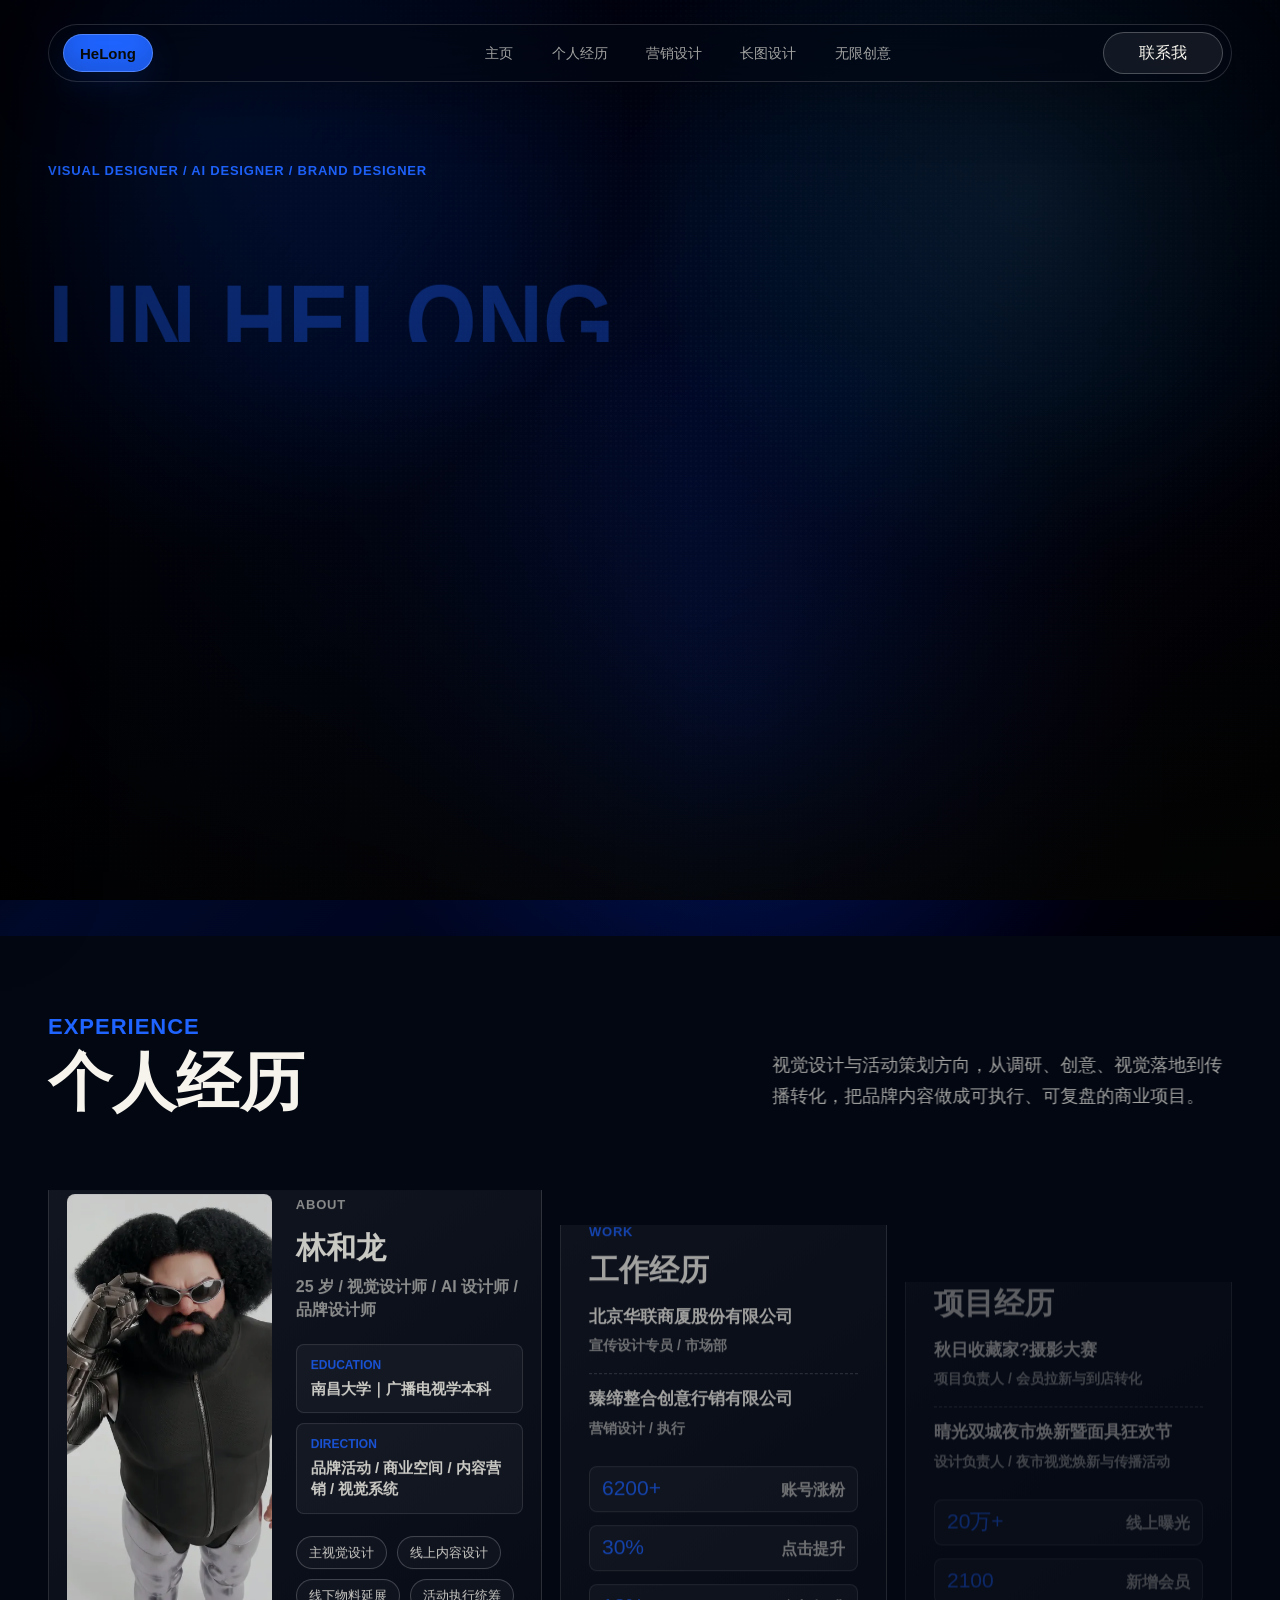
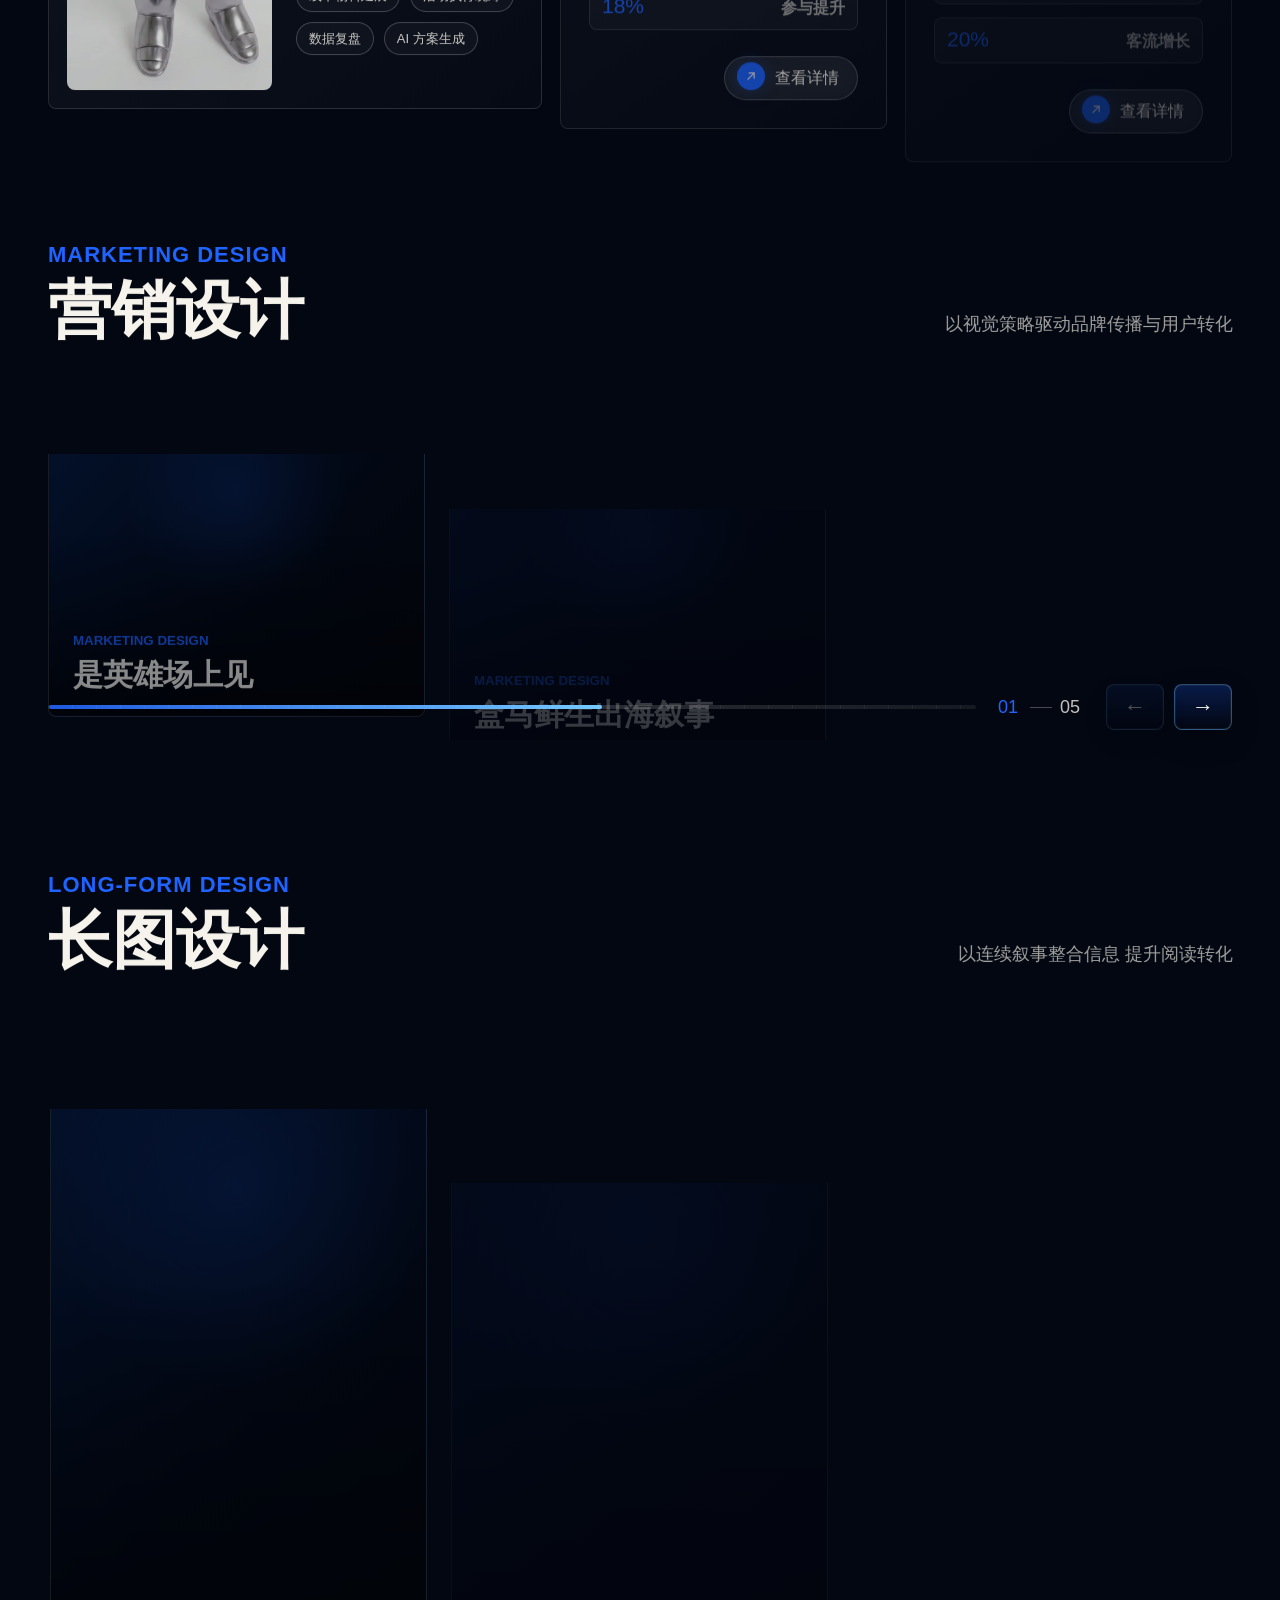
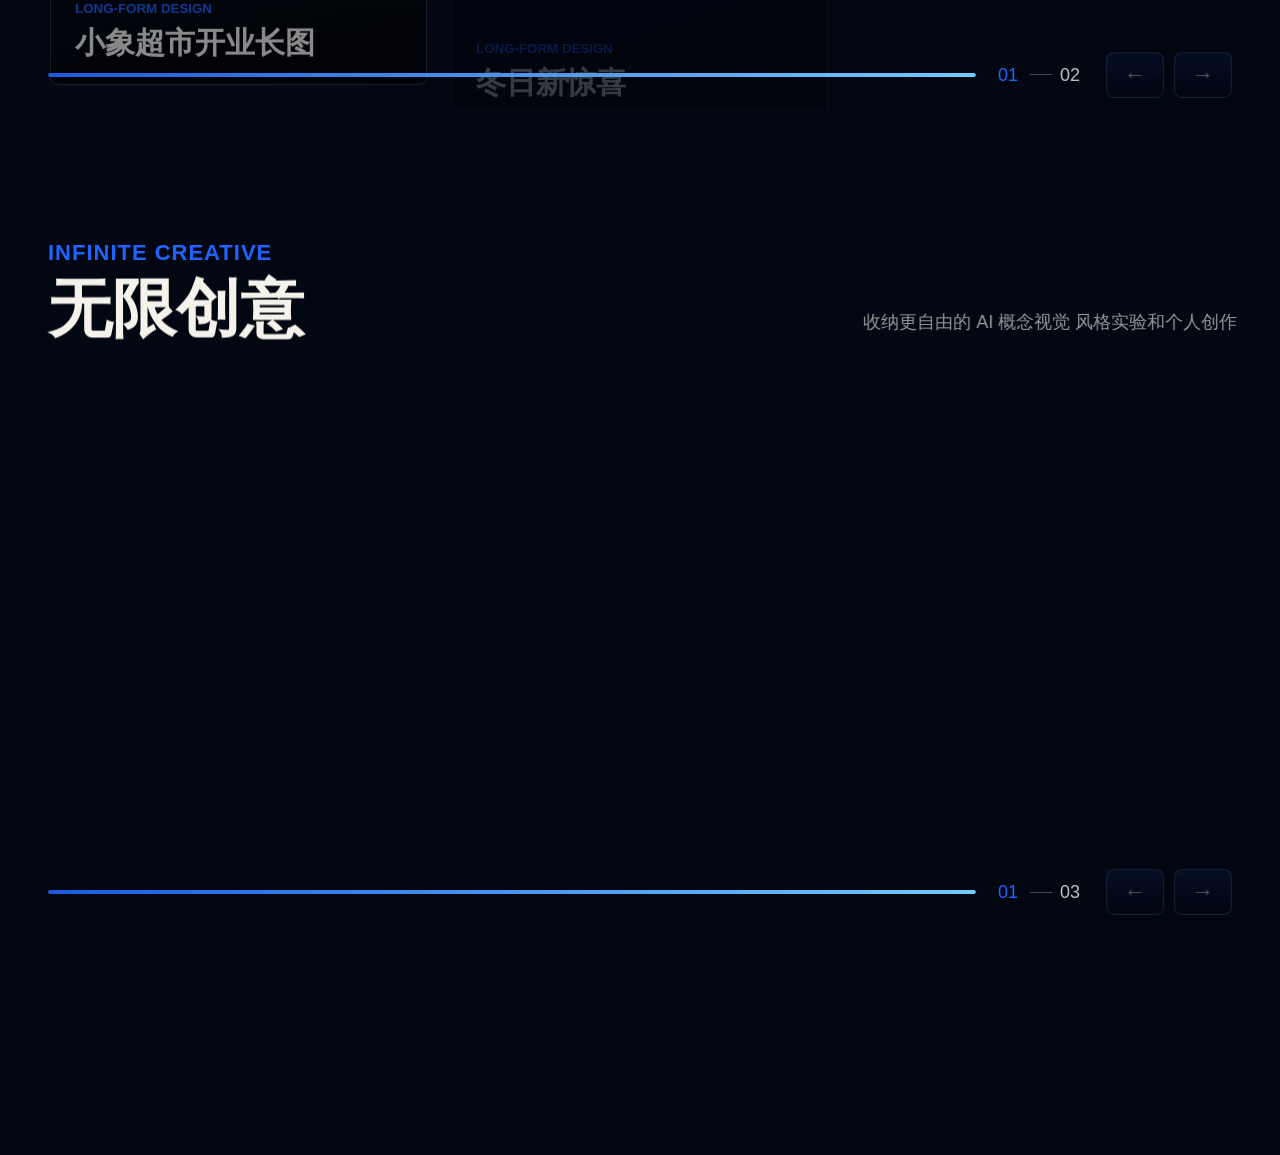
==== commit 1bdb10b9: "0.2 更新" ====
--- a/index.html
+++ b/index.html
@@ -4,7 +4,7 @@
     <meta charset="UTF-8" />
     <meta name="viewport" content="width=device-width, initial-scale=1.0" />
     <title>Lin Helong Portfolio</title>
-    <link rel="stylesheet" href="styles.css?v=20260616-scroll-anchor-fix-1" />
+    <link rel="stylesheet" href="styles.css?v=20260616-mobile-fix-1" />
   </head>
   <body>
     <div class="opening-curtain" aria-hidden="true">
@@ -38,7 +38,7 @@
 
     <main>
       <section class="hero" id="home">
-        <video class="hero-video" src="assets/hero-video-jimeng-pingpong.mp4?v=20260613-2" autoplay muted loop playsinline preload="metadata"></video>
+        <video class="hero-video" src="assets/hero-video-jimeng-pingpong-web.mp4?v=20260616-mobile-1" autoplay muted loop playsinline preload="metadata"></video>
         <div class="hero-shade" aria-hidden="true"></div>
         <div class="hero-inner">
           <p class="eyebrow reveal">Visual Designer / AI Designer / Brand Designer</p>
--- a/styles.css
+++ b/styles.css
@@ -2789,31 +2789,37 @@
 }
 
 @media (max-width: 640px) {
+  html {
+    scroll-padding-top: 210px;
+  }
+
   .site-nav {
     top: 14px;
     width: min(calc(100% - 28px), var(--max));
-    padding: 7px 10px 8px;
-    border-radius: 22px;
+    padding: 8px 10px 10px;
+    border-radius: 20px;
     background: rgba(13, 15, 13, 0.68);
   }
 
   .brand-pill {
-    min-height: 36px;
-    padding-right: 12px;
+    min-height: 34px;
+    padding: 0 14px;
+    font-size: 15px;
   }
 
   .contact-button {
-    min-height: 36px;
-    padding: 0 16px;
+    min-height: 34px;
+    padding: 0 14px;
+    font-size: 14px;
   }
 
   .nav-links {
     flex-wrap: nowrap;
     justify-content: flex-start;
-    gap: 18px;
+    gap: 14px;
     overflow-x: auto;
     padding: 4px 2px 2px;
-    font-size: 13px;
+    font-size: 12px;
     scrollbar-width: none;
   }
 
@@ -2828,7 +2834,7 @@
   .hero-inner {
     width: min(calc(100% - 36px), var(--max));
     min-height: 100svh;
-    padding-top: clamp(150px, 21vh, 190px);
+    padding-top: clamp(138px, 18vh, 176px);
     padding-bottom: 230px;
   }
 
@@ -2879,7 +2885,155 @@
   }
 
   .section {
-    padding-top: 84px;
-  }
-}
-
+    padding-top: 96px;
+    scroll-margin-top: 210px;
+  }
+
+  .section-head {
+    margin-bottom: 30px;
+  }
+
+  .section-head .section-kicker {
+    font-size: 18px;
+  }
+
+  .section-head h2 {
+    font-size: clamp(46px, 13vw, 58px);
+    line-height: 0.98;
+  }
+
+  .section-head p:last-child {
+    font-size: 16px;
+    line-height: 1.62;
+  }
+
+  .project-grid {
+    gap: 14px;
+    margin-right: 0;
+    padding: 8px 0 74px;
+    scroll-padding-left: 0;
+    touch-action: pan-x pan-y;
+  }
+
+  .project-card,
+  #marketing .project-card,
+  #marketing .project-card-complete {
+    flex-basis: 100%;
+    min-width: 100%;
+  }
+
+  .project-card {
+    height: auto;
+    aspect-ratio: 4 / 3;
+  }
+
+  .tall-grid .project-card,
+  #creative .project-card {
+    height: auto;
+    aspect-ratio: 3 / 4;
+  }
+
+  .project-meta {
+    left: 18px;
+    right: 18px;
+    bottom: 18px;
+  }
+
+  .project-meta h3 {
+    font-size: clamp(30px, 10vw, 44px);
+    line-height: 1.05;
+  }
+
+  .gallery-control {
+    grid-template-columns: minmax(86px, 1fr) auto auto;
+    gap: 10px;
+    bottom: 12px;
+  }
+
+  .gallery-button {
+    width: 44px;
+    height: 42px;
+    font-size: 18px;
+  }
+
+  .gallery-index {
+    min-width: 66px;
+    grid-template-columns: auto 16px auto;
+    font-size: 16px;
+  }
+
+  .detail-main {
+    width: min(calc(100% - 32px), var(--max));
+    padding-top: 222px;
+    padding-bottom: 64px;
+  }
+
+  .detail-hero {
+    gap: 12px;
+    padding: 24px 22px 26px;
+    border-radius: 8px;
+  }
+
+  .back-link {
+    padding: 9px 14px;
+    font-size: 15px;
+  }
+
+  .detail-hero .section-kicker {
+    margin-top: 22px;
+    font-size: 18px;
+  }
+
+  .detail-hero h1 {
+    font-size: clamp(54px, 17vw, 76px);
+    line-height: 1.02;
+  }
+
+  .nowrap-detail-title span {
+    white-space: normal;
+  }
+
+  .detail-hero > p:last-of-type {
+    font-size: 18px;
+    line-height: 1.62;
+  }
+
+  .detail-stat-row {
+    gap: 12px;
+  }
+
+  .detail-stat-row span {
+    min-height: 132px;
+    padding: 20px;
+  }
+
+  .detail-stat-row strong {
+    font-size: 38px;
+  }
+
+  .nike-section-head {
+    padding: 24px 22px;
+  }
+
+  .nike-copy-panel,
+  .nike-cover-figure {
+    min-height: auto;
+  }
+
+  .nike-copy-panel {
+    padding: 24px 22px;
+  }
+
+  .nike-copy-panel h2,
+  .nike-section-head h2 {
+    font-size: clamp(40px, 12vw, 58px);
+    line-height: 1;
+  }
+
+  .nike-copy-panel p:not(.panel-label),
+  .nike-section-head p:last-child {
+    font-size: 16px;
+    line-height: 1.62;
+  }
+}
+
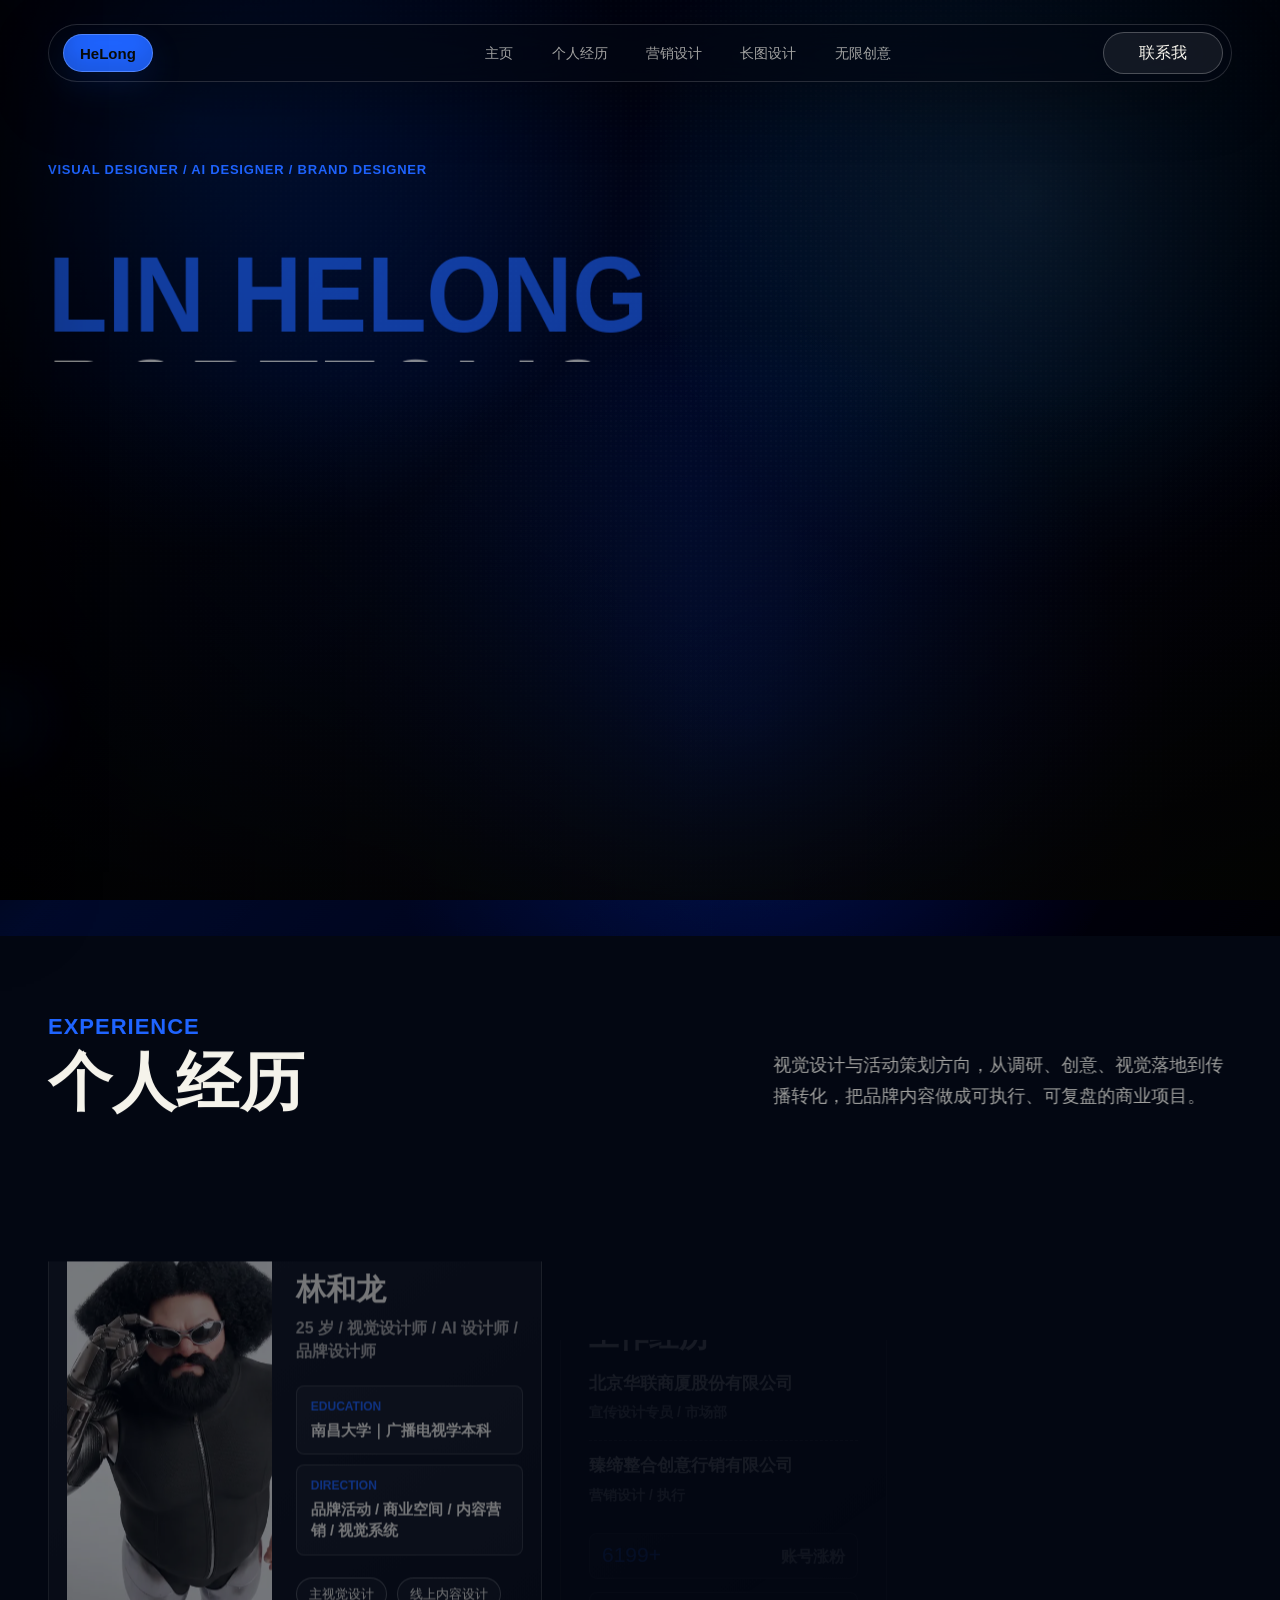
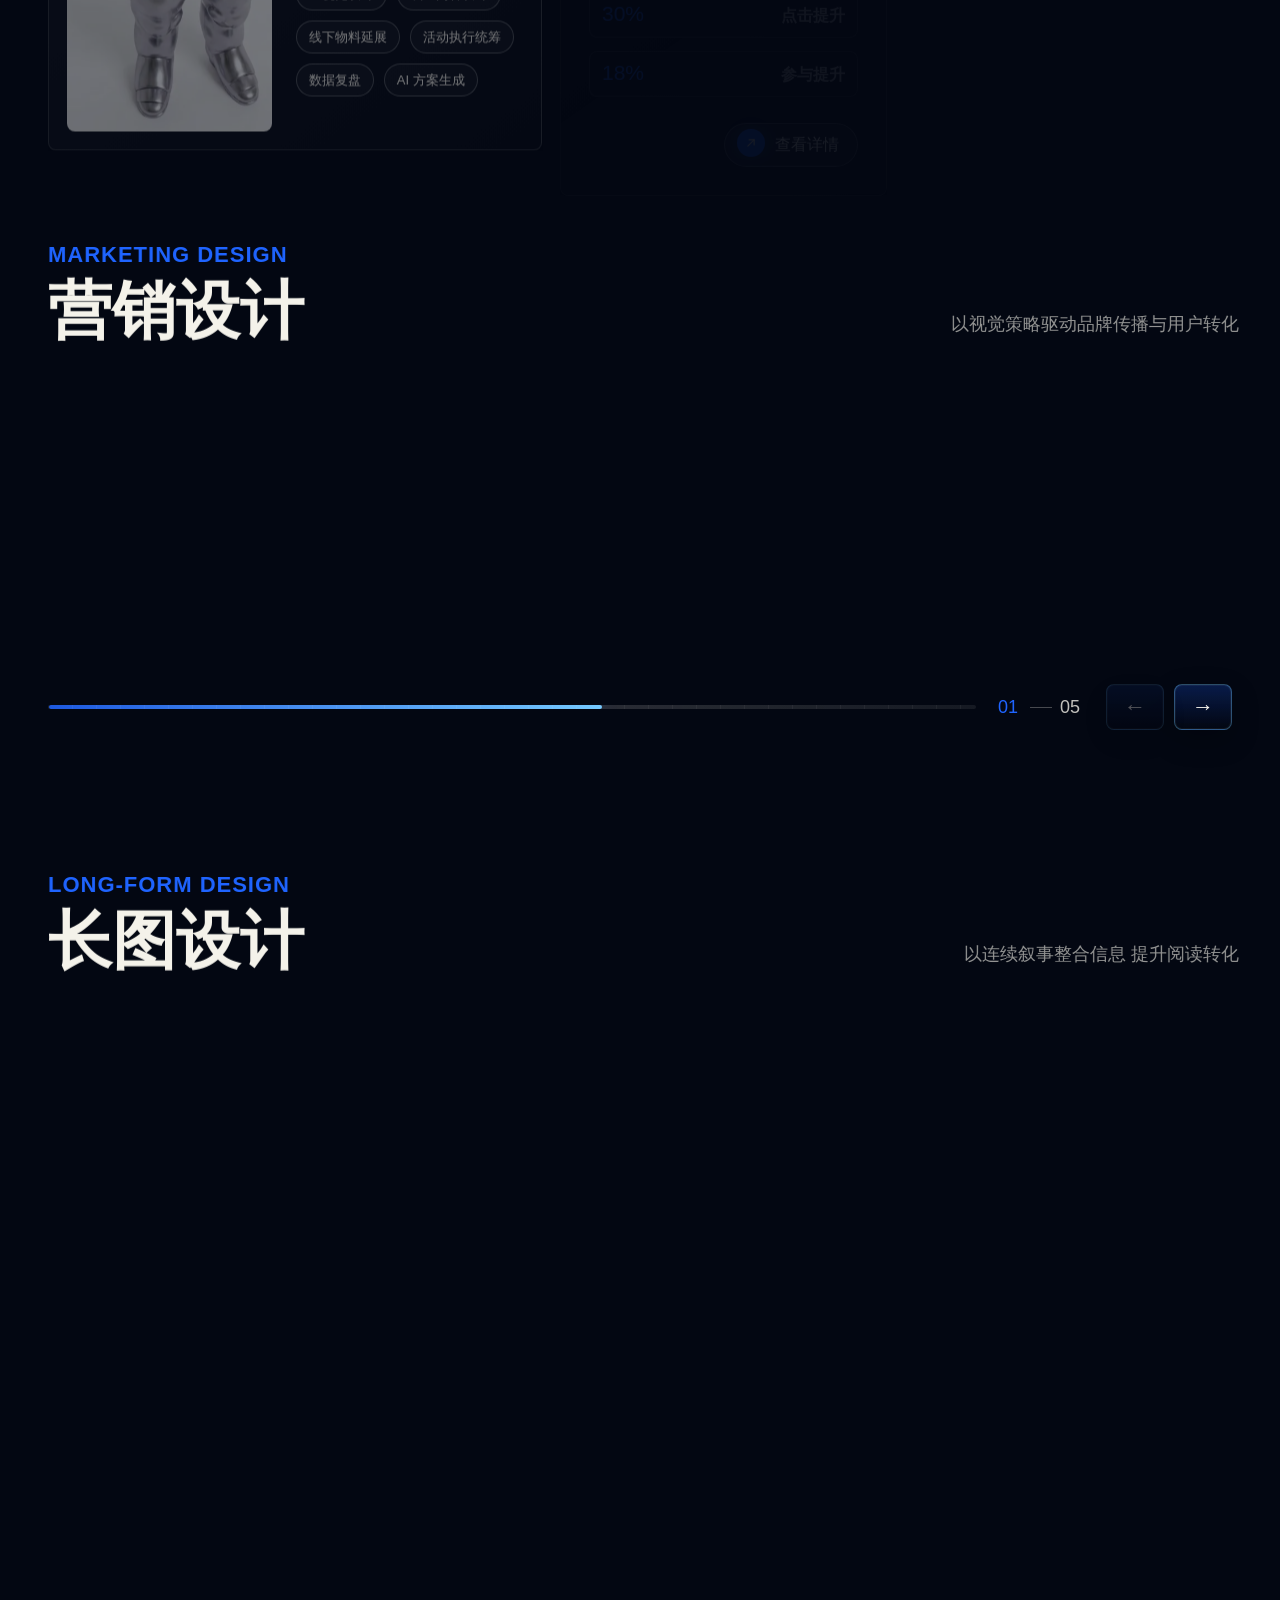
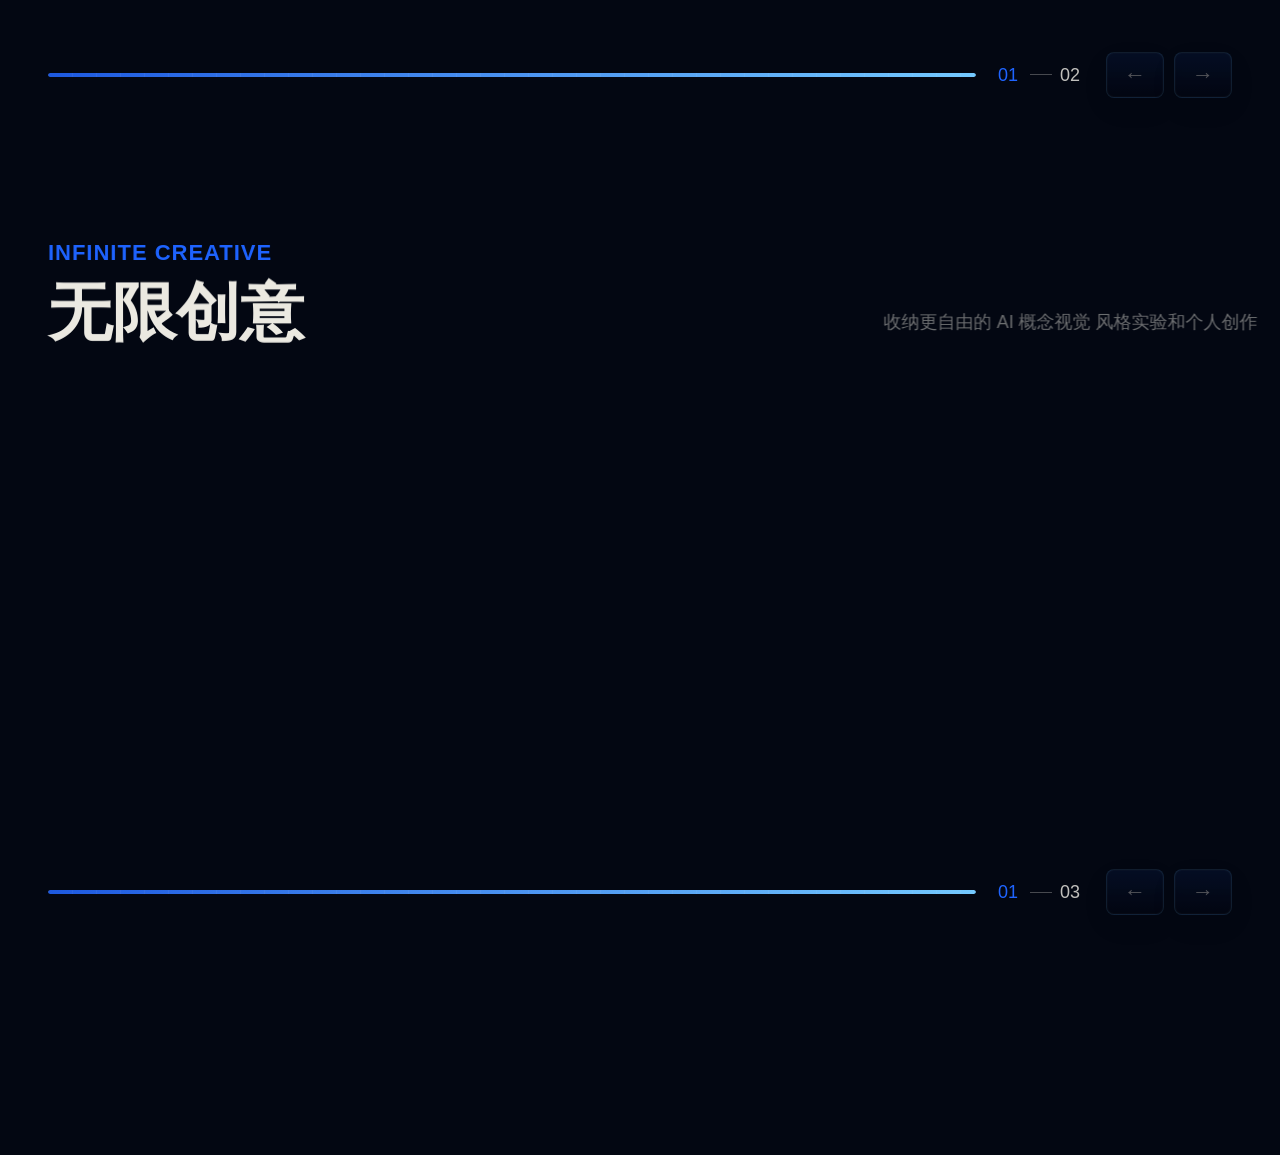
==== commit 7a56c0f7: "v0.3 更新" ====
--- a/index.html
+++ b/index.html
@@ -4,7 +4,7 @@
     <meta charset="UTF-8" />
     <meta name="viewport" content="width=device-width, initial-scale=1.0" />
     <title>Lin Helong Portfolio</title>
-    <link rel="stylesheet" href="styles.css?v=20260616-mobile-fix-1" />
+    <link rel="stylesheet" href="styles.css?v=20260616-mobile-fix-2" />
   </head>
   <body>
     <div class="opening-curtain" aria-hidden="true">
@@ -38,7 +38,10 @@
 
     <main>
       <section class="hero" id="home">
-        <video class="hero-video" src="assets/hero-video-jimeng-pingpong-web.mp4?v=20260616-mobile-1" autoplay muted loop playsinline preload="metadata"></video>
+        <video class="hero-video" autoplay muted loop playsinline preload="metadata">
+          <source media="(max-width: 640px)" src="assets/hero-video-jimeng-pingpong-web.mp4?v=20260616-mobile-1" />
+          <source src="assets/hero-video-jimeng-pingpong.mp4?v=20260613-2" />
+        </video>
         <div class="hero-shade" aria-hidden="true"></div>
         <div class="hero-inner">
           <p class="eyebrow reveal">Visual Designer / AI Designer / Brand Designer</p>
@@ -318,7 +321,7 @@
 
     <script src="assets/vendor/gsap.min.js?v=20260613-1"></script>
     <script src="assets/vendor/ScrollTrigger.min.js?v=20260613-1"></script>
-    <script src="script.js?v=20260616-scroll-anchor-fix-1"></script>
+    <script src="script.js?v=20260616-mobile-fix-2"></script>
   </body>
 </html>
 
--- a/styles.css
+++ b/styles.css
@@ -1950,7 +1950,7 @@
   overflow: hidden;
   background:
     linear-gradient(90deg, rgba(2, 8, 30, 0.94), rgba(3, 35, 120, 0.58)),
-    url("assets/super-symbol/super-symbol-frame22.png") top center / cover;
+    url("assets/super-symbol/super-symbol-frame22-part1.webp") top center / cover;
 }
 
 .mayday-detail-hero {
@@ -1966,7 +1966,7 @@
   overflow: hidden;
   background:
     linear-gradient(90deg, rgba(58, 12, 6, 0.94), rgba(226, 82, 34, 0.5)),
-    url("assets/golden-spatula/golden-spatula-cover.png") center / cover;
+    url("assets/golden-spatula/golden-spatula-cover-deploy.webp") center / cover;
 }
 
 .mayday-detail-hero::after {
@@ -2791,6 +2791,17 @@
 @media (max-width: 640px) {
   html {
     scroll-padding-top: 210px;
+    width: 100%;
+    max-width: 100%;
+    overflow-x: hidden;
+    overscroll-behavior-x: none;
+  }
+
+  body {
+    width: 100%;
+    max-width: 100%;
+    overflow-x: hidden;
+    overscroll-behavior-x: none;
   }
 
   .site-nav {
@@ -2872,16 +2883,29 @@
 
   .work-reel {
     bottom: 20px;
+    overflow: hidden;
     padding-top: 20px;
   }
 
   .reel-track {
+    left: 0;
     gap: 14px;
+    width: 100%;
+    padding: 0 18px;
+    overflow-x: auto;
+    scroll-snap-type: x proximity;
+    transform: none;
+    scrollbar-width: none;
+  }
+
+  .reel-track::-webkit-scrollbar {
+    display: none;
   }
 
   .reel-card {
     width: clamp(118px, 35vw, 150px);
     border-radius: 18px;
+    scroll-snap-align: start;
   }
 
   .section {
@@ -2908,11 +2932,14 @@
   }
 
   .project-grid {
-    gap: 14px;
+    gap: 12px;
     margin-right: 0;
-    padding: 8px 0 74px;
+    padding: 8px 0 48px;
     scroll-padding-left: 0;
+    scroll-snap-type: x mandatory;
+    scroll-behavior: smooth;
     touch-action: pan-x pan-y;
+    -webkit-overflow-scrolling: touch;
   }
 
   .project-card,
@@ -2920,6 +2947,9 @@
   #marketing .project-card-complete {
     flex-basis: 100%;
     min-width: 100%;
+    max-width: 100%;
+    scroll-snap-align: start;
+    scroll-snap-stop: always;
   }
 
   .project-card {
@@ -2945,15 +2975,13 @@
   }
 
   .gallery-control {
-    grid-template-columns: minmax(86px, 1fr) auto auto;
+    grid-template-columns: minmax(0, 1fr) auto;
     gap: 10px;
-    bottom: 12px;
-  }
-
-  .gallery-button {
-    width: 44px;
-    height: 42px;
-    font-size: 18px;
+    bottom: 10px;
+  }
+
+  .gallery-nav {
+    display: none;
   }
 
   .gallery-index {
@@ -2964,13 +2992,14 @@
 
   .detail-main {
     width: min(calc(100% - 32px), var(--max));
-    padding-top: 222px;
+    padding-top: 154px;
     padding-bottom: 64px;
   }
 
   .detail-hero {
-    gap: 12px;
-    padding: 24px 22px 26px;
+    min-height: auto;
+    gap: 10px;
+    padding: 20px 20px 22px;
     border-radius: 8px;
   }
 
@@ -2980,13 +3009,13 @@
   }
 
   .detail-hero .section-kicker {
-    margin-top: 22px;
-    font-size: 18px;
+    margin-top: 18px;
+    font-size: 16px;
   }
 
   .detail-hero h1 {
-    font-size: clamp(54px, 17vw, 76px);
-    line-height: 1.02;
+    font-size: clamp(46px, 14vw, 64px);
+    line-height: 1.04;
   }
 
   .nowrap-detail-title span {
@@ -2994,21 +3023,22 @@
   }
 
   .detail-hero > p:last-of-type {
-    font-size: 18px;
-    line-height: 1.62;
+    font-size: 16px;
+    line-height: 1.58;
   }
 
   .detail-stat-row {
-    gap: 12px;
+    gap: 10px;
   }
 
   .detail-stat-row span {
-    min-height: 132px;
-    padding: 20px;
+    min-height: 92px;
+    padding: 16px;
   }
 
   .detail-stat-row strong {
-    font-size: 38px;
+    margin-bottom: 8px;
+    font-size: 30px;
   }
 
   .nike-section-head {
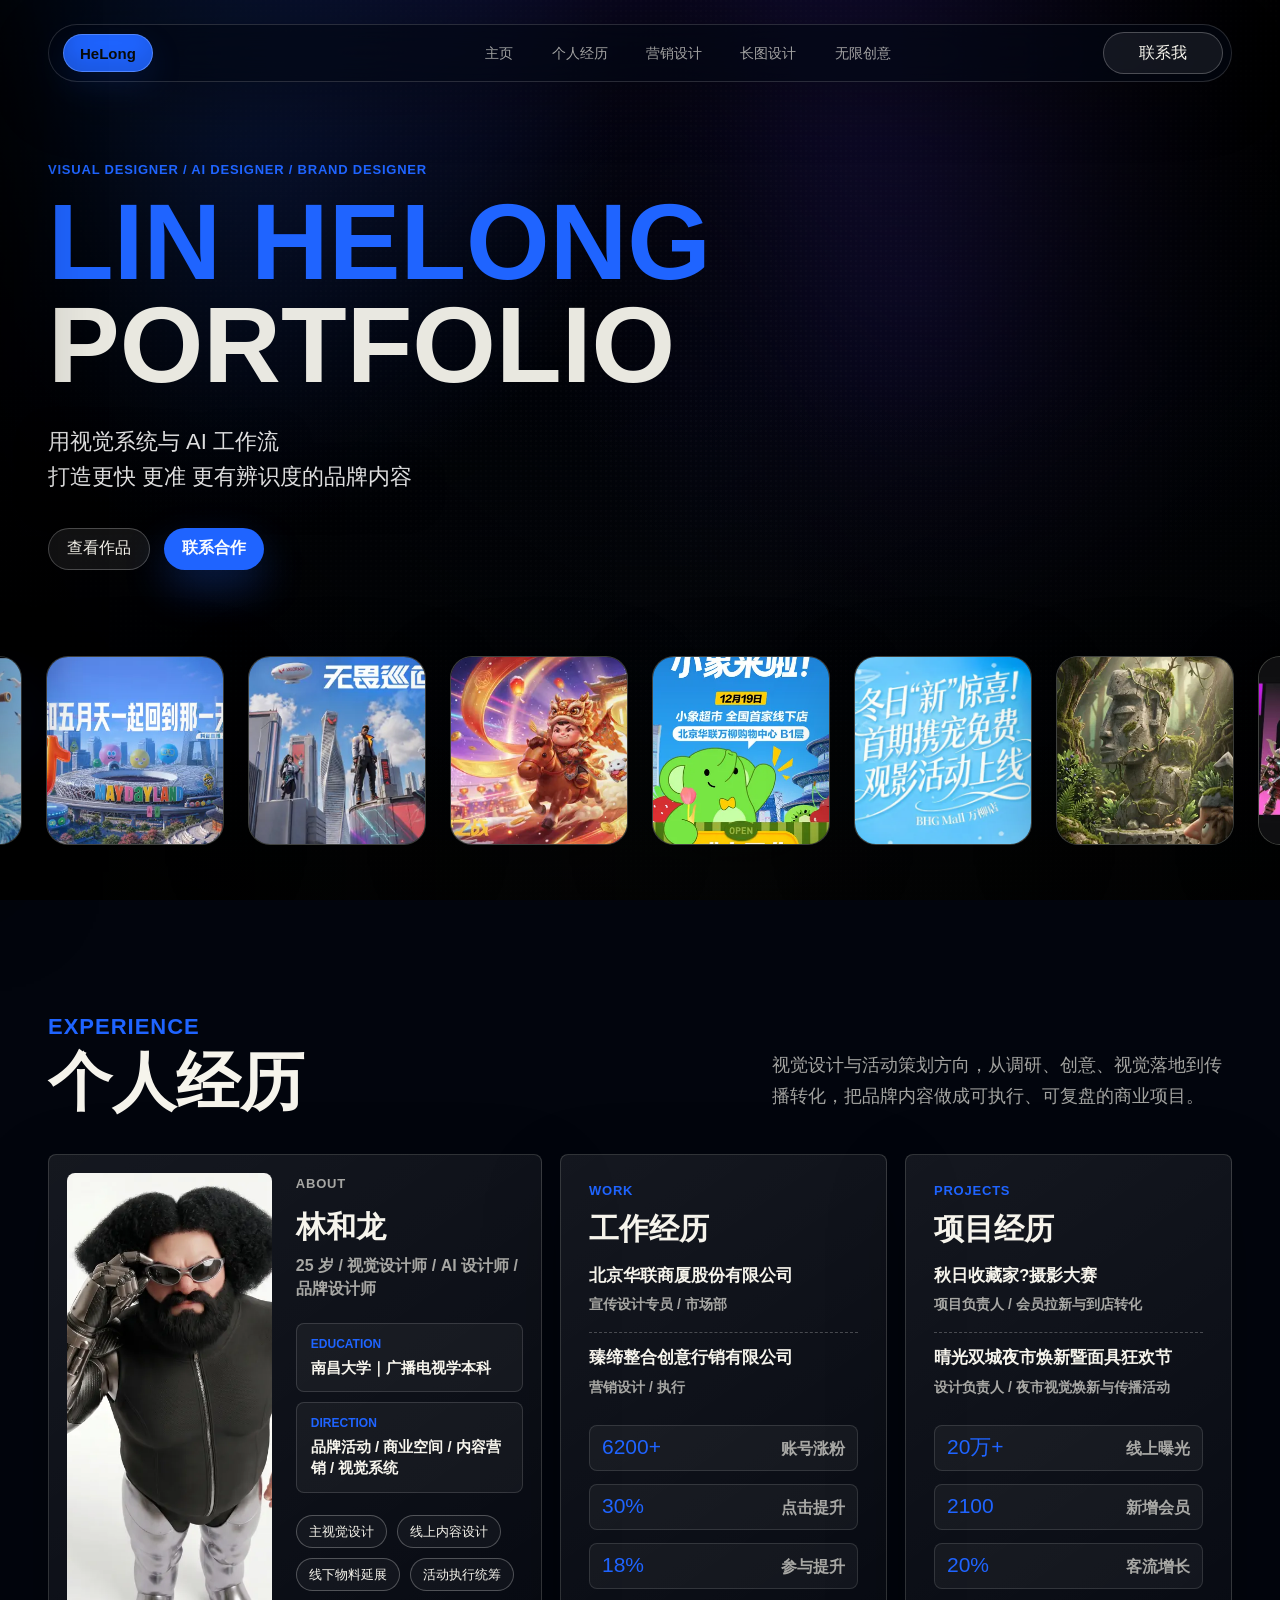
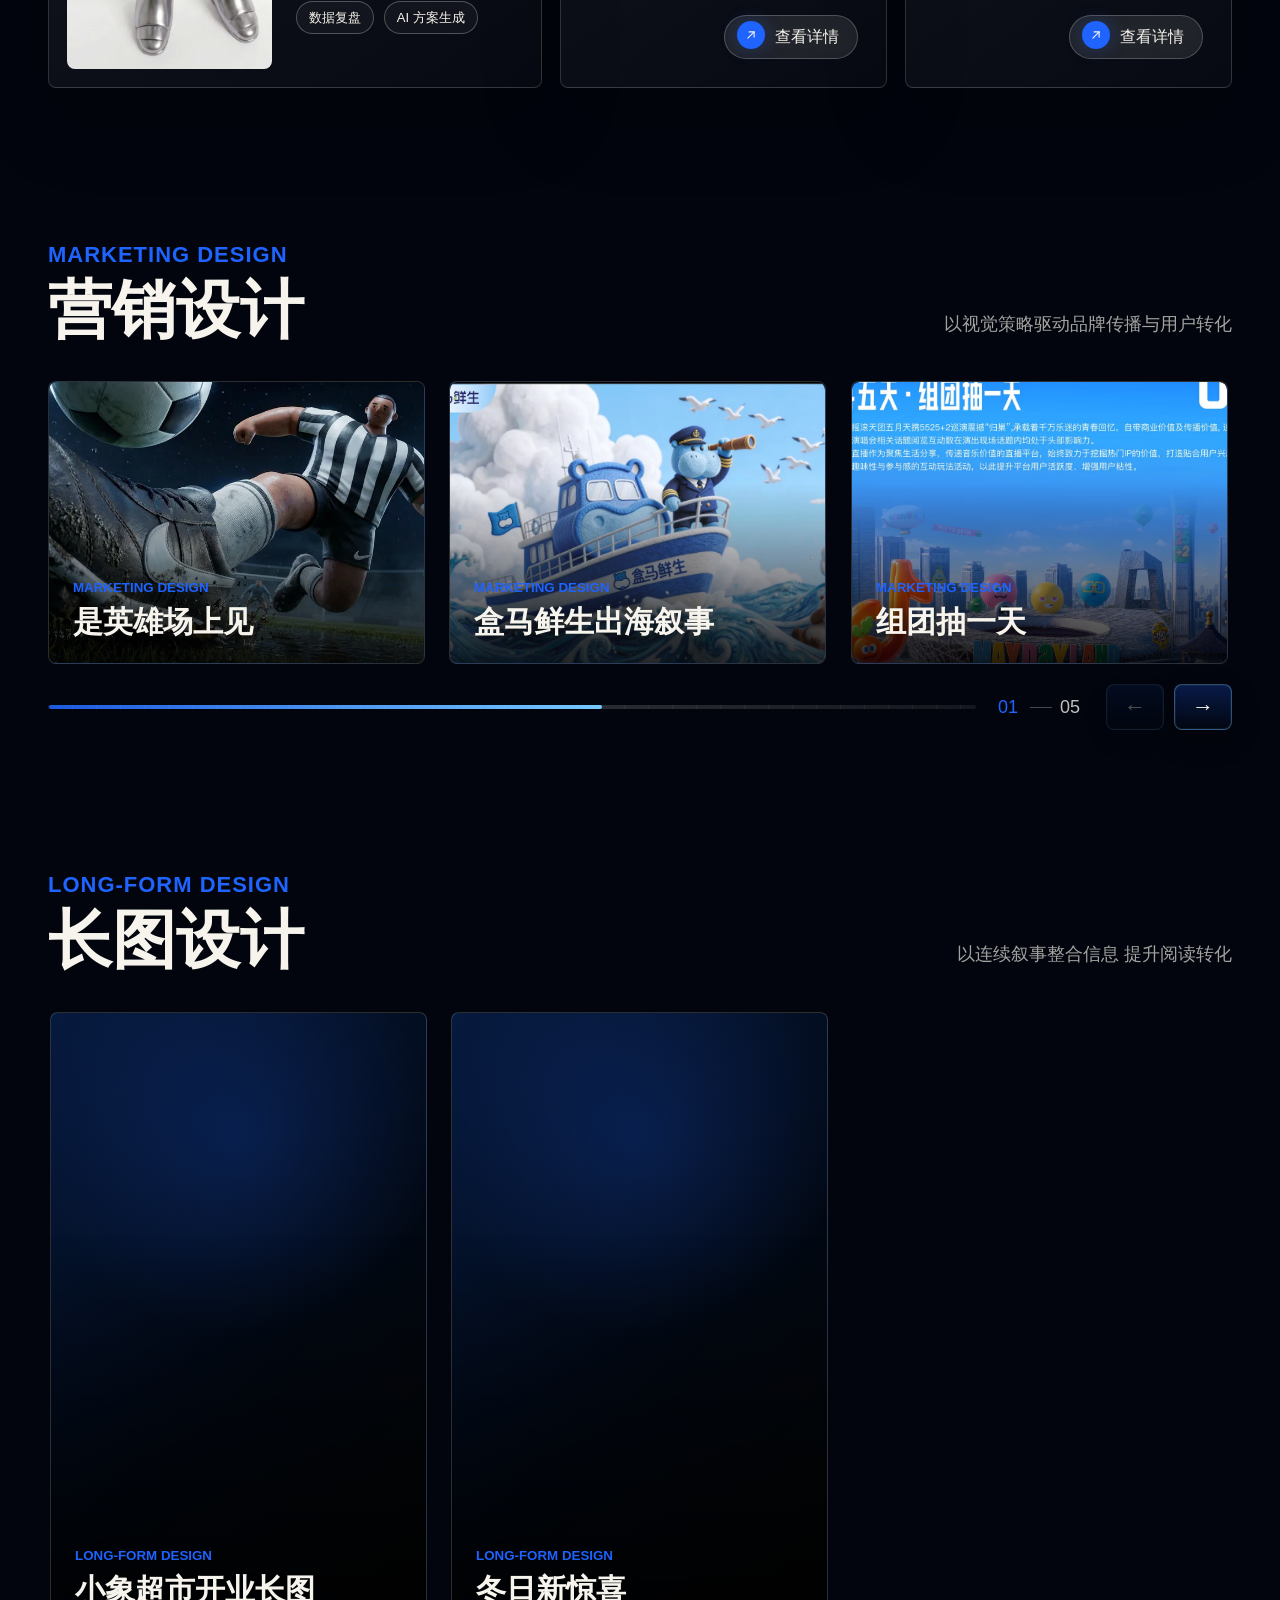
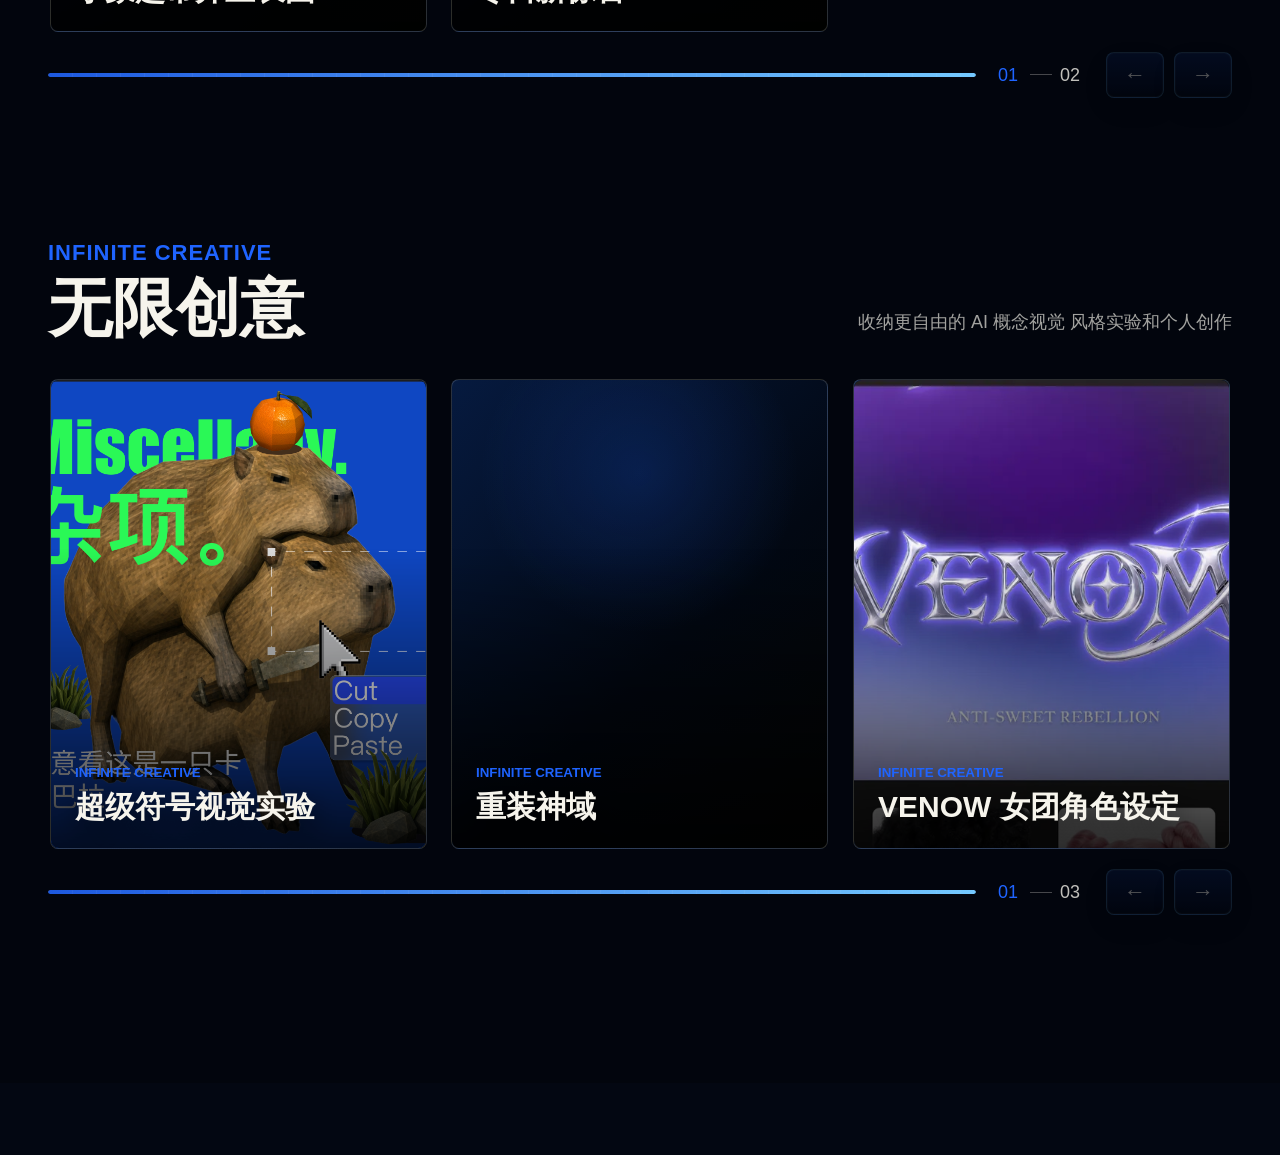
==== commit 1c765571: "Add aurora background" ====
--- a/index.html
+++ b/index.html
@@ -4,7 +4,7 @@
     <meta charset="UTF-8" />
     <meta name="viewport" content="width=device-width, initial-scale=1.0" />
     <title>Lin Helong Portfolio</title>
-    <link rel="stylesheet" href="styles.css?v=20260616-mobile-fix-2" />
+    <link rel="stylesheet" href="styles.css?v=20260617-aurora-1" />
   </head>
   <body>
     <div class="opening-curtain" aria-hidden="true">
@@ -321,7 +321,8 @@
 
     <script src="assets/vendor/gsap.min.js?v=20260613-1"></script>
     <script src="assets/vendor/ScrollTrigger.min.js?v=20260613-1"></script>
-    <script src="script.js?v=20260616-mobile-fix-2"></script>
+    <script src="aurora-background.js?v=20260617-aurora-1"></script>
+    <script src="script.js?v=20260617-aurora-1"></script>
   </body>
 </html>
 
--- a/styles.css
+++ b/styles.css
@@ -28,11 +28,26 @@
   position: relative;
   margin: 0;
   color: var(--text);
-  background: var(--bg);
+  background: #02050d;
   font-family: "Microsoft YaHei UI", "Microsoft YaHei", sans-serif;
   letter-spacing: 0;
   overflow-x: hidden;
   isolation: isolate;
+}
+
+.aurora-container {
+  position: fixed;
+  inset: 0;
+  z-index: -3;
+  overflow: hidden;
+  pointer-events: none;
+  background: #02050d;
+}
+
+.aurora-container canvas {
+  width: 100%;
+  height: 100%;
+  display: block;
 }
 
 body::before,
@@ -46,13 +61,9 @@
 body::before {
   z-index: -2;
   background:
-    radial-gradient(circle at 18% 16%, rgba(31, 100, 255, 0.46), transparent 31%),
-    radial-gradient(circle at 78% 24%, rgba(116, 201, 255, 0.2), transparent 30%),
-    radial-gradient(circle at 58% 78%, rgba(18, 58, 175, 0.38), transparent 36%),
-    linear-gradient(135deg, #02050d 0%, #07132d 44%, #02040b 100%);
-  filter: saturate(1.18) contrast(1.08);
-  transform: scale(1.08);
-  animation: grainient-drift 18s cubic-bezier(0.45, 0, 0.2, 1) infinite alternate;
+    radial-gradient(circle at 18% 16%, rgba(31, 100, 255, 0.22), transparent 30%),
+    radial-gradient(circle at 72% 32%, rgba(67, 47, 187, 0.16), transparent 34%),
+    linear-gradient(180deg, rgba(2, 5, 13, 0.18), rgba(2, 5, 13, 0.82) 78%, #02050d 100%);
 }
 
 body::after {
